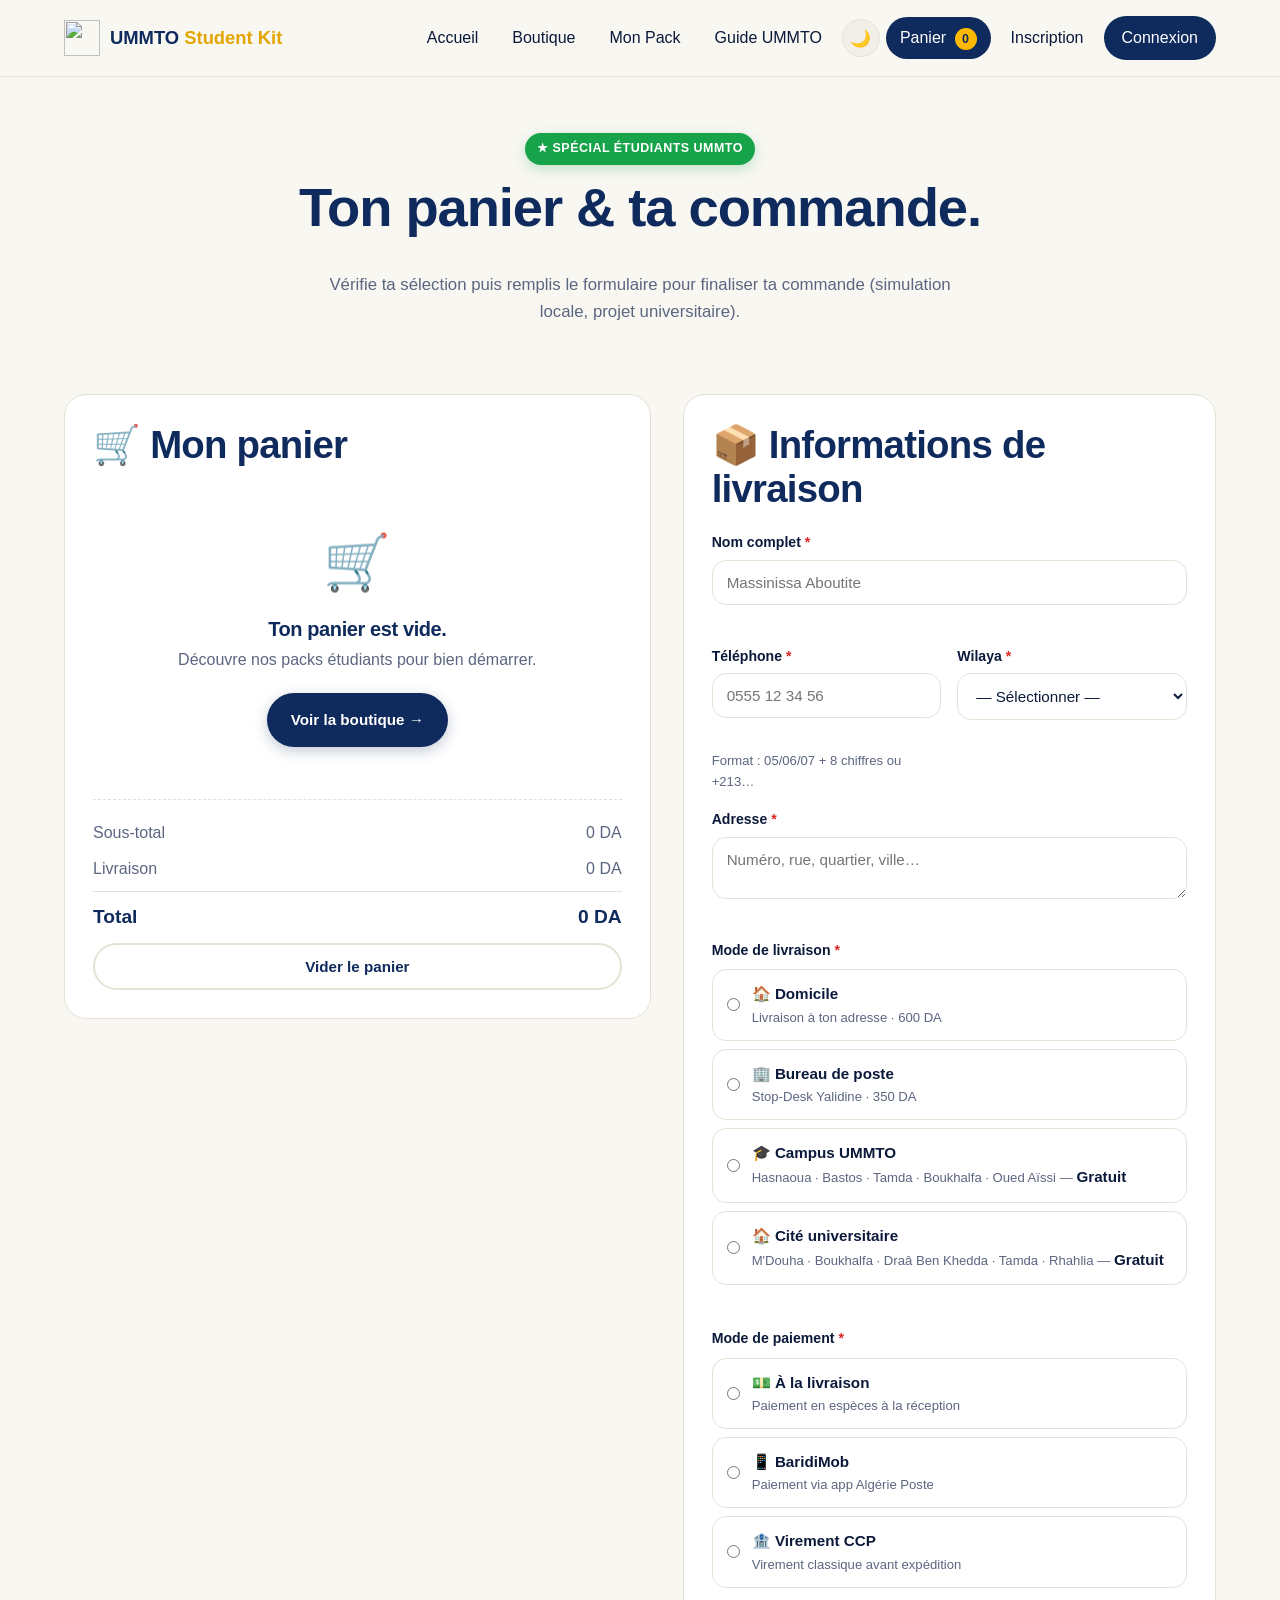
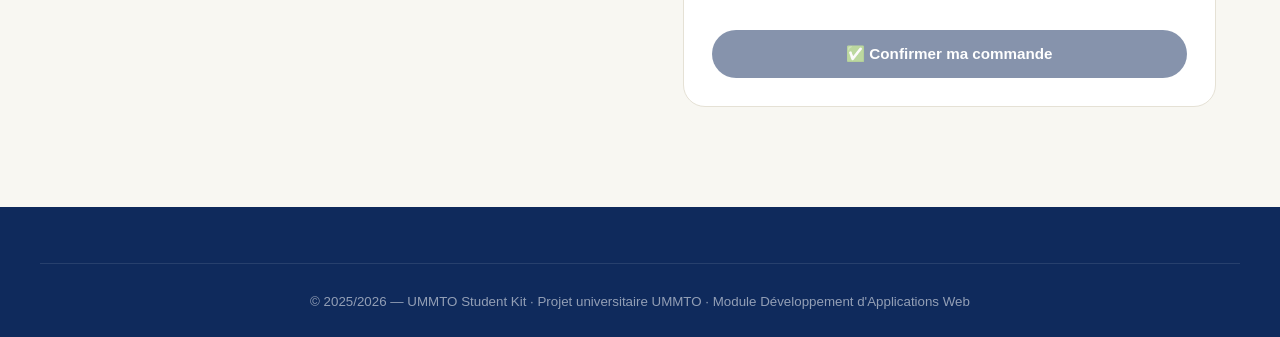
==== content/commande.html @ 065e034d "Add files via upload" ====
<!DOCTYPE html>
<html lang="fr">
<head>
    <meta charset="UTF-8">
    <meta name="viewport" content="width=device-width, initial-scale=1.0">
    <meta name="description" content="Finalise ta commande UMMTO Student Kit : panier, livraison, mode de paiement.">
    <title>Panier &amp; Commande — UMMTO Student Kit</title>
    <link rel="stylesheet" href="../style/design.css">
    <link rel="icon" href="../images/logo.svg" type="image/svg+xml">
</head>
<body>

    <header class="site-header">
        <div class="container nav-wrapper">
            <a href="../index.html" class="brand" aria-label="Accueil UMMTO Student Kit">
                <img src="../images/logo.svg" alt="" class="brand-logo">
                <span class="brand-text">UMMTO <strong>Student Kit</strong></span>
            </a>

            <button class="nav-toggle" id="navToggle" aria-label="Ouvrir le menu" aria-expanded="false">
                <span></span><span></span><span></span>
            </button>

            <nav class="main-nav" id="mainNav" aria-label="Navigation principale">
                <ul>
                    <li><a href="../index.html">Accueil</a></li>
                    <li><a href="produits.html">Boutique</a></li>
                    <li><a href="quiz.html">Mon Pack</a></li>
                    <li><a href="ummto.html">Guide UMMTO</a></li>
                    <li><a href="commande.html" class="active">Panier <span id="cartCount" class="cart-badge">0</span></a></li>
                    <li class="auth-link" data-when="logged-out"><a href="inscription.html">Inscription</a></li>
                    <li class="auth-link" data-when="logged-out"><a href="connexion.html" class="btn-nav">Connexion</a></li>
                    <li class="auth-link" data-when="logged-in"><span id="userGreeting" class="user-greeting"></span></li>
                    <li class="auth-link" data-when="logged-in"><a href="#" id="logoutBtn" class="btn-nav">Déconnexion</a></li>
                </ul>
            </nav>
        </div>
    </header>

    <main>

        <section class="shop-header">
            <div class="container">
                <span class="badge badge-ummto">★ Spécial étudiants UMMTO</span>
                <h1>Ton panier &amp; ta commande.</h1>
                <p class="shop-lead">
                    Vérifie ta sélection puis remplis le formulaire pour finaliser
                    ta commande (simulation locale, projet universitaire).
                </p>
            </div>
        </section>

        <section class="order-section">
            <div class="container order-grid">

                <article class="order-cart">
                    <h2>🛒 Mon panier</h2>

                    <div id="cartList" class="cart-list">

                    </div>

                    <div id="cartEmpty" class="empty-state empty-state-sm" hidden>
                        <span class="empty-icon">🛒</span>
                        <h3>Ton panier est vide.</h3>
                        <p>Découvre nos packs étudiants pour bien démarrer.</p>
                        <a href="produits.html" class="btn btn-primary">Voir la boutique →</a>
                    </div>

                    <div id="cartSummary" class="cart-summary" hidden>
                        <div class="cart-summary-row">
                            <span>Sous-total</span>
                            <span id="cartSubtotal">0 DA</span>
                        </div>
                        <div class="cart-summary-row">
                            <span>Livraison</span>
                            <span id="cartShipping">0 DA</span>
                        </div>
                        <div class="cart-summary-row cart-total">
                            <span>Total</span>
                            <span id="cartTotal">0 DA</span>
                        </div>
                        <button id="clearCart" class="btn btn-ghost btn-block">Vider le panier</button>
                    </div>
                </article>

                <article class="order-form-card">
                    <h2>📦 Informations de livraison</h2>

                    <form id="orderForm" class="form" novalidate>
                        <div class="form-group">
                            <label for="fullName">Nom complet <span class="req">*</span></label>
                            <input type="text" id="fullName" name="fullName"
                                placeholder="Massinissa Aboutite" autocomplete="name" required>
                            <small class="form-error" id="err-fullName"></small>
                        </div>

                        <div class="form-row">
                            <div class="form-group">
                                <label for="phone">Téléphone <span class="req">*</span></label>
                                <input type="tel" id="phone" name="phone"
                                    placeholder="0555 12 34 56" autocomplete="tel" required>
                                <small class="form-error" id="err-phone"></small>
                                <small class="form-hint">Format : 05/06/07 + 8 chiffres ou +213…</small>
                            </div>
                            <div class="form-group">
                                <label for="wilaya">Wilaya <span class="req">*</span></label>
                                <select id="wilaya" name="wilaya" required>
                                    <option value="">— Sélectionner —</option>
                                    <option>Adrar</option><option>Chlef</option><option>Laghouat</option>
                                    <option>Oum El Bouaghi</option><option>Batna</option><option>Béjaïa</option>
                                    <option>Biskra</option><option>Béchar</option><option>Blida</option>
                                    <option>Bouira</option><option>Tamanrasset</option><option>Tébessa</option>
                                    <option>Tlemcen</option><option>Tiaret</option><option>Tizi-Ouzou</option>
                                    <option>Alger</option><option>Djelfa</option><option>Jijel</option>
                                    <option>Sétif</option><option>Saïda</option><option>Skikda</option>
                                    <option>Sidi Bel Abbès</option><option>Annaba</option><option>Guelma</option>
                                    <option>Constantine</option><option>Médéa</option><option>Mostaganem</option>
                                    <option>M'Sila</option><option>Mascara</option><option>Ouargla</option>
                                    <option>Oran</option><option>El Bayadh</option><option>Illizi</option>
                                    <option>Bordj Bou Arreridj</option><option>Boumerdès</option><option>El Tarf</option>
                                    <option>Tindouf</option><option>Tissemsilt</option><option>El Oued</option>
                                    <option>Khenchela</option><option>Souk Ahras</option><option>Tipaza</option>
                                    <option>Mila</option><option>Aïn Defla</option><option>Naâma</option>
                                    <option>Aïn Témouchent</option><option>Ghardaïa</option><option>Relizane</option>
                                    <option>Timimoun</option><option>Bordj Badji Mokhtar</option>
                                    <option>Ouled Djellal</option><option>Béni Abbès</option>
                                    <option>In Salah</option><option>In Guezzam</option>
                                    <option>Touggourt</option><option>Djanet</option>
                                    <option>El M'Ghair</option><option>El Meniaa</option>
                                </select>
                                <small class="form-error" id="err-wilaya"></small>
                            </div>
                        </div>

                        <div class="form-group">
                            <label for="address">Adresse <span class="req">*</span></label>
                            <textarea id="address" name="address" rows="2"
                                placeholder="Numéro, rue, quartier, ville…" autocomplete="street-address" required></textarea>
                            <small class="form-error" id="err-address"></small>
                        </div>

                        <fieldset class="form-fieldset">
                            <legend>Mode de livraison <span class="req">*</span></legend>
                            <label class="radio-card">
                                <input type="radio" name="delivery" value="domicile" required>
                                <span class="radio-card-body">
                                    <strong>🏠 Domicile</strong>
                                    <small>Livraison à ton adresse · 600 DA</small>
                                </span>
                            </label>
                            <label class="radio-card">
                                <input type="radio" name="delivery" value="bureau" required>
                                <span class="radio-card-body">
                                    <strong>🏢 Bureau de poste</strong>
                                    <small>Stop-Desk Yalidine · 350 DA</small>
                                </span>
                            </label>
                            <label class="radio-card">
                                <input type="radio" name="delivery" value="campus" required>
                                <span class="radio-card-body">
                                    <strong>🎓 Campus UMMTO</strong>
                                    <small>Hasnaoua · Bastos · Tamda · Boukhalfa · Oued Aïssi — <strong>Gratuit</strong></small>
                                </span>
                            </label>
                            <label class="radio-card">
                                <input type="radio" name="delivery" value="cite" required>
                                <span class="radio-card-body">
                                    <strong>🏠 Cité universitaire</strong>
                                    <small>M'Douha · Boukhalfa · Draâ Ben Khedda · Tamda · Rhahlia — <strong>Gratuit</strong></small>
                                </span>
                            </label>
                            <small class="form-error" id="err-delivery"></small>

                            <div class="form-group" id="siteUmmtoGroup" style="margin-top:14px; display:none;">
                                <label for="siteUmmto">Précise ton site UMMTO (optionnel)</label>
                                <select id="siteUmmto" name="siteUmmto">
                                    <option value="">— Choisis ton site / cité —</option>
                                    <optgroup label="Campus">
                                        <option value="Hasnaoua I">Hasnaoua I (rectorat)</option>
                                        <option value="Hasnaoua II - Bastos">Hasnaoua II — Bastos (FGEI / FS)</option>
                                        <option value="Tamda 1">Tamda 1</option>
                                        <option value="Tamda 2">Tamda 2</option>
                                        <option value="Boukhalfa">Boukhalfa</option>
                                        <option value="Oued Aissi">Oued Aïssi</option>
                                    </optgroup>
                                    <optgroup label="Cités universitaires">
                                        <option value="Cite M'Douha">Cité M'Douha</option>
                                        <option value="Cite Boukhalfa 1">Cité Boukhalfa 1</option>
                                        <option value="Cite Boukhalfa 2">Cité Boukhalfa 2</option>
                                        <option value="Cite Draa Ben Khedda">Cité Draâ Ben Khedda</option>
                                        <option value="Cite Tamda">Cité Tamda</option>
                                        <option value="Cite Rhahlia">Cité Rhahlia</option>
                                        <option value="Cite Oued Aissi 1">Cité Oued Aïssi 1</option>
                                        <option value="Cite Oued Aissi 2">Cité Oued Aïssi 2</option>
                                        <option value="Cite Didouche Mourad">Cité Didouche Mourad (ex-ILE)</option>
                                    </optgroup>
                                </select>
                            </div>
                        </fieldset>

                        <fieldset class="form-fieldset">
                            <legend>Mode de paiement <span class="req">*</span></legend>
                            <label class="radio-card">
                                <input type="radio" name="payment" value="livraison" required>
                                <span class="radio-card-body">
                                    <strong>💵 À la livraison</strong>
                                    <small>Paiement en espèces à la réception</small>
                                </span>
                            </label>
                            <label class="radio-card">
                                <input type="radio" name="payment" value="baridimob" required>
                                <span class="radio-card-body">
                                    <strong>📱 BaridiMob</strong>
                                    <small>Paiement via app Algérie Poste</small>
                                </span>
                            </label>
                            <label class="radio-card">
                                <input type="radio" name="payment" value="ccp" required>
                                <span class="radio-card-body">
                                    <strong>🏦 Virement CCP</strong>
                                    <small>Virement classique avant expédition</small>
                                </span>
                            </label>
                            <small class="form-error" id="err-payment"></small>
                        </fieldset>

                        <div id="formMessage" class="form-message" role="status" aria-live="polite"></div>

                        <button type="submit" class="btn btn-primary btn-block" id="submitOrder">
                            ✅ Confirmer ma commande
                        </button>
                    </form>
                </article>

            </div>
        </section>

        <section class="orders-history-section" id="ordersHistorySection" hidden>
            <div class="container">
                <header class="section-header">
                    <span class="eyebrow">Historique</span>
                    <h2>Tes commandes simulées</h2>
                </header>
                <div id="ordersHistoryList" class="orders-history-list"></div>
            </div>
        </section>

    </main>

    <footer class="site-footer">
        <div class="container footer-bottom-only">
            <small>&copy; 2025/2026 — UMMTO Student Kit · Projet universitaire UMMTO · Module Développement d'Applications Web</small>
        </div>
    </footer>

    <script src="../javascript/products.js"></script>
    <script src="../javascript/cart.js"></script>
    <script src="../javascript/auth.js"></script>
    <script src="../javascript/theme.js"></script>
    <script>
        document.addEventListener('DOMContentLoaded', function () {
            if (typeof initOrderPage === 'function') {
                initOrderPage();
            }
        });
    </script>
</body>
</html>
---- style/design.css ----
*, *::before, *::after { box-sizing: border-box; }
html { scroll-behavior: smooth; -webkit-text-size-adjust: 100%; }
body {
    margin: 0;
    font-family: var(--font-body);
    font-size: 16px;
    line-height: 1.6;
    color: var(--c-text);
    background: var(--c-bg);
    -webkit-font-smoothing: antialiased;
    -moz-osx-font-smoothing: grayscale;
}
img { max-width: 100%; height: auto; display: block; }
a { color: inherit; text-decoration: none; transition: color .2s ease; }
a:hover { color: var(--c-primary); }
ul { list-style: none; padding: 0; margin: 0; }
button { font-family: inherit; cursor: pointer; border: none; background: none; }
input, select, textarea { font-family: inherit; font-size: inherit; }
.visually-hidden {
    position: absolute !important; width: 1px; height: 1px;
    padding: 0; margin: -1px; overflow: hidden; clip: rect(0,0,0,0);
    white-space: nowrap; border: 0;
}

:root {

    --c-primary: #0F2A5C;
    --c-primary-dark: #081B40;
    --c-primary-light: #2A4D8F;
    --c-accent: #FFB800;
    --c-accent-dark: #E5A500;
    --c-success: #16a34a;
    --c-danger: #dc2626;

    --c-bg: #F8F7F2;
    --c-card: #ffffff;
    --c-surface: #F1EFE8;
    --c-border: #E5E1D5;
    --c-text: #0B1A3A;
    --c-text-muted: #5C6680;
    --c-text-light: #8A92A6;

    --font-display: 'Bricolage Grotesque', 'Helvetica Neue', sans-serif;
    --font-body: 'Plus Jakarta Sans', 'Helvetica Neue', Arial, sans-serif;

    --r-sm: 8px;
    --r-md: 14px;
    --r-lg: 22px;
    --r-pill: 999px;

    --shadow-sm: 0 1px 2px rgba(11,26,58,.06);
    --shadow-md: 0 8px 24px rgba(11,26,58,.08);
    --shadow-lg: 0 24px 48px rgba(11,26,58,.12);

    --max-width: 1200px;
    --header-h: 76px;

    --t-fast: .15s ease;
    --t: .25s ease;
    --t-slow: .45s cubic-bezier(.2,.8,.2,1);
}

@import url('https://fonts.googleapis.com/css2?family=Bricolage+Grotesque:wght@500;600;700;800&family=Plus+Jakarta+Sans:wght@400;500;600;700&display=swap');

h1, h2, h3, h4 {
    font-family: var(--font-display);
    color: var(--c-primary);
    font-weight: 700;
    line-height: 1.15;
    margin: 0 0 .6em 0;
    letter-spacing: -.02em;
}
h1 { font-size: clamp(2rem, 5vw, 3.4rem); font-weight: 800; }
h2 { font-size: clamp(1.6rem, 3.5vw, 2.4rem); }
h3 { font-size: 1.25rem; }
h4 { font-size: 1.05rem; }
p  { margin: 0 0 1em 0; }
.accent { color: var(--c-accent); }
.accent-yellow { color: var(--c-accent); position: relative; display: inline-block; }
.accent-yellow::after {
    content: ''; position: absolute; left: 0; right: 0; bottom: 6%;
    height: 14%; background: var(--c-accent); opacity: .25; z-index: -1;
    border-radius: 4px;
}

.container {
    width: 100%; max-width: var(--max-width);
    margin: 0 auto; padding: 0 24px;
}

.site-header {
    position: sticky; top: 0; z-index: 100;
    background: rgba(248,247,242,.92);
    backdrop-filter: saturate(140%) blur(10px);
    -webkit-backdrop-filter: saturate(140%) blur(10px);
    border-bottom: 1px solid var(--c-border);
}
.nav-wrapper {
    display: flex; align-items: center; justify-content: space-between;
    height: var(--header-h);
}
.brand {
    display: flex; align-items: center; gap: 10px;
    font-family: var(--font-display); font-weight: 700;
    font-size: 1.15rem; color: var(--c-primary);
}
.brand-logo { width: 36px; height: 36px; }
.brand-text strong { color: var(--c-accent-dark); }

.main-nav ul {
    display: flex; align-items: center; gap: 6px;
}
.main-nav a {
    display: inline-block; padding: 8px 14px;
    border-radius: var(--r-pill); font-weight: 500;
    color: var(--c-text); transition: all var(--t-fast);
    position: relative;
}
.main-nav a:hover { background: var(--c-surface); color: var(--c-primary); }
.main-nav a.active { background: var(--c-primary); color: #fff; }
.main-nav a.active:hover { background: var(--c-primary-dark); color: #fff; }
.btn-nav {
    background: var(--c-primary) !important; color: #fff !important;
    padding: 9px 18px !important;
}
.btn-nav:hover { background: var(--c-primary-dark) !important; }

.cart-badge {
    display: inline-block; min-width: 22px; height: 22px;
    padding: 0 6px; margin-left: 4px; vertical-align: middle;
    background: var(--c-accent); color: var(--c-primary);
    border-radius: var(--r-pill);
    font-size: .78rem; font-weight: 700; line-height: 22px;
    text-align: center;
}
.user-greeting {
    padding: 8px 14px; font-size: .9rem;
    color: var(--c-text-muted);
}
.user-greeting strong { color: var(--c-primary); }

.auth-link[data-when="logged-in"] { display: none; }
body.is-logged-in .auth-link[data-when="logged-in"] { display: list-item; }
body.is-logged-in .auth-link[data-when="logged-out"] { display: none; }

.nav-toggle {
    display: none;
    width: 44px; height: 44px;
    flex-direction: column; gap: 5px; align-items: center; justify-content: center;
    border-radius: var(--r-md);
}
.nav-toggle span {
    width: 22px; height: 2px; background: var(--c-primary);
    border-radius: 2px; transition: transform var(--t), opacity var(--t);
}
.nav-toggle[aria-expanded="true"] span:nth-child(1) { transform: translateY(7px) rotate(45deg); }
.nav-toggle[aria-expanded="true"] span:nth-child(2) { opacity: 0; }
.nav-toggle[aria-expanded="true"] span:nth-child(3) { transform: translateY(-7px) rotate(-45deg); }

.btn {
    display: inline-flex; align-items: center; justify-content: center;
    gap: 8px; padding: 13px 22px;
    font-family: var(--font-body); font-weight: 600; font-size: .95rem;
    border-radius: var(--r-pill);
    transition: all var(--t);
    border: 2px solid transparent;
    text-decoration: none; cursor: pointer; white-space: nowrap;
}
.btn-primary {
    background: var(--c-primary); color: #fff;
    box-shadow: 0 4px 14px rgba(15,42,92,.25);
}
.btn-primary:hover {
    background: var(--c-primary-dark); color: #fff;
    transform: translateY(-2px);
    box-shadow: 0 8px 22px rgba(15,42,92,.35);
}
.btn-secondary {
    background: var(--c-card); color: var(--c-primary);
    border-color: var(--c-primary);
}
.btn-secondary:hover {
    background: var(--c-primary); color: #fff;
    transform: translateY(-2px);
}
.btn-yellow {
    background: var(--c-accent); color: var(--c-primary);
    box-shadow: 0 4px 14px rgba(255,184,0,.4);
}
.btn-yellow:hover {
    background: var(--c-accent-dark); color: var(--c-primary);
    transform: translateY(-2px);
    box-shadow: 0 8px 22px rgba(255,184,0,.5);
}
.btn-ghost {
    background: transparent; color: var(--c-primary);
    border-color: var(--c-border);
}
.btn-ghost:hover {
    background: var(--c-surface); color: var(--c-primary);
    border-color: var(--c-primary-light);
}
.btn-block { width: 100%; }
.btn:disabled, .btn[disabled] {
    opacity: .5; cursor: not-allowed;
    transform: none !important; box-shadow: none !important;
}

.hero {
    position: relative; overflow: hidden;
    padding: 56px 0 80px;
    background:
        linear-gradient(180deg, var(--c-bg) 0%, #fff 100%);
}

.hero {
    background:
        linear-gradient(180deg, rgba(248,247,242,0.82) 0%, rgba(255,255,255,0.92) 60%, #fff 100%),
        url('../images/hero-background.jpg') no-repeat right center / cover,
        linear-gradient(180deg, var(--c-bg) 0%, #fff 100%);
}
:root[data-theme="dark"] .hero {
    background:
        linear-gradient(180deg, rgba(11,18,32,0.82) 0%, rgba(11,18,32,0.92) 60%, var(--c-bg) 100%),
        url('../images/hero-background.jpg') no-repeat right center / cover,
        var(--c-bg);
}
.hero::before {
    content: ''; position: absolute;
    top: -200px; right: -200px; width: 600px; height: 600px;
    background: radial-gradient(closest-side, rgba(255,184,0,.18), transparent 70%);
    pointer-events: none;
}
.hero::after {
    content: ''; position: absolute;
    bottom: -300px; left: -200px; width: 700px; height: 700px;
    background: radial-gradient(closest-side, rgba(15,42,92,.10), transparent 70%);
    pointer-events: none;
}
.hero-grid {
    position: relative; z-index: 1;
    display: grid; grid-template-columns: 1.1fr 1fr; gap: 64px;
    align-items: center;
}
.hero-text h1 { margin-bottom: 18px; }
.hero-subtitle {
    font-size: 1.1rem; color: var(--c-text-muted);
    max-width: 520px; margin-bottom: 32px;
}
.hero-actions {
    display: flex; gap: 12px; flex-wrap: wrap; margin-bottom: 40px;
}
.hero-stats {
    display: flex; gap: 36px;
    border-top: 1px dashed var(--c-border); padding-top: 28px;
}
.hero-stats li {
    display: flex; flex-direction: column; gap: 2px;
}
.hero-stats strong {
    font-family: var(--font-display); font-weight: 800;
    font-size: 1.8rem; color: var(--c-primary);
}
.hero-stats span {
    font-size: .85rem; color: var(--c-text-muted);
}

.hero-visual {
    position: relative; height: 460px;
}
.hero-card {
    position: absolute; width: 280px;
    background: var(--c-card); border-radius: var(--r-lg);
    padding: 24px;
    box-shadow: var(--shadow-lg);
    border: 1px solid var(--c-border);
    transition: transform var(--t-slow);
}
.hero-card-1 {
    top: 20px; left: 0;
    transform: rotate(-4deg);
}
.hero-card-2 {
    top: 110px; right: 0;
    transform: rotate(3deg);
    background: var(--c-primary); color: #fff;
    border-color: var(--c-primary);
}
.hero-card-2 h4 { color: #fff; }
.hero-card-2 p { color: rgba(255,255,255,.78); }
.hero-card-3 {
    top: 240px; left: 30px;
    transform: rotate(-1deg);
    background: var(--c-accent);
}
.hero-card-3 h4 { color: var(--c-primary); }
.hero-card:hover {
    transform: rotate(0deg) translateY(-6px);
    z-index: 5;
}
.card-icon { font-size: 2.4rem; margin-bottom: 12px; }
.hero-card h4 { margin: 0 0 6px 0; font-size: 1.15rem; }
.hero-card p {
    font-size: .85rem; color: var(--c-text-muted);
    margin: 0 0 14px 0;
}
.hero-card .price {
    display: inline-block; font-weight: 700;
    font-family: var(--font-display);
    font-size: 1.05rem;
}
.hero-card-2 .price { color: var(--c-accent); }

.section-header {
    text-align: center; max-width: 720px;
    margin: 0 auto 48px;
}
.section-header-light {
    text-align: left; max-width: 760px; margin-left: 0;
}
.eyebrow {
    display: inline-block; padding: 6px 14px;
    background: var(--c-card); border: 1px solid var(--c-border);
    border-radius: var(--r-pill);
    font-size: .8rem; font-weight: 600;
    color: var(--c-primary); letter-spacing: .04em;
    text-transform: uppercase; margin-bottom: 16px;
}
.eyebrow-light {
    background: rgba(255,255,255,.12); color: #fff;
    border-color: rgba(255,255,255,.25);
}
.section-lead {
    font-size: 1.05rem; color: var(--c-text-muted);
    max-width: 640px;
}

.features { padding: 80px 0; }
.features-grid {
    display: grid; grid-template-columns: repeat(4, 1fr); gap: 20px;
}
.feature {
    background: var(--c-card); padding: 28px;
    border-radius: var(--r-lg); border: 1px solid var(--c-border);
    transition: transform var(--t), box-shadow var(--t);
}
.feature:hover {
    transform: translateY(-6px);
    box-shadow: var(--shadow-md);
    border-color: var(--c-primary-light);
}
.feature-icon {
    font-size: 2.2rem; margin-bottom: 12px;
    display: inline-block;
    transition: transform var(--t);
}
.feature:hover .feature-icon { transform: rotate(-8deg) scale(1.1); }
.feature h3 { margin-bottom: 8px; }
.feature p {
    font-size: .92rem; color: var(--c-text-muted); margin: 0;
}

.info-section {
    position: relative; overflow: hidden;
    padding: 90px 0;
    background:
        radial-gradient(circle at 20% 30%, rgba(255,184,0,.18), transparent 50%),
        linear-gradient(135deg, var(--c-primary) 0%, var(--c-primary-dark) 100%);
    color: #fff;
}
.info-section::before {
    content: ''; position: absolute; inset: 0;
    background-image:
        repeating-linear-gradient(90deg, transparent 0 39px, rgba(255,255,255,.04) 39px 40px),
        repeating-linear-gradient(0deg,  transparent 0 39px, rgba(255,255,255,.04) 39px 40px);
    pointer-events: none;
}
.info-section h2 { color: #fff; }
.info-section .section-lead { color: rgba(255,255,255,.8); }

.info-tracks {
    position: relative;
    display: grid; grid-template-columns: repeat(3, 1fr); gap: 16px;
    margin-top: 44px;
}
.track {
    background: rgba(255,255,255,.06);
    border: 1px solid rgba(255,255,255,.14);
    border-radius: var(--r-md);
    padding: 22px;
    transition: all var(--t);
    backdrop-filter: blur(6px);
}
.track:hover {
    background: rgba(255,255,255,.12);
    border-color: var(--c-accent);
    transform: translateY(-3px);
}
.track h3 { color: #fff; font-size: 1.1rem; margin-bottom: 6px; }
.track p { font-size: .9rem; color: rgba(255,255,255,.78); margin: 0; }

.info-cta {
    text-align: center; margin-top: 48px;
    position: relative;
}

.popular { padding: 80px 0 100px; }
.popular-grid {
    display: grid; grid-template-columns: repeat(4, 1fr); gap: 20px;
}

.shop-header {
    padding: 56px 0 36px;
    text-align: center;
}
.shop-header h1 { margin-top: 12px; }
.shop-lead {
    max-width: 640px; margin: 0 auto;
    font-size: 1.05rem; color: var(--c-text-muted);
}

.shop-filters {
    padding: 0 0 24px;
    position: sticky; top: var(--header-h); z-index: 5;
    background: var(--c-bg-translucent, rgba(248,247,242,.95));
    backdrop-filter: blur(8px);
    border-bottom: 1px solid var(--c-border);
}
.filters-grid {
    display: grid;
    grid-template-columns: 2fr 1fr 1fr 1fr auto;
    gap: 12px; padding: 18px 0;
    align-items: end;
}
.filter-group { display: flex; flex-direction: column; gap: 6px; }
.filter-group label {
    font-size: .78rem; font-weight: 600;
    color: var(--c-text-muted); text-transform: uppercase;
    letter-spacing: .04em;
}
.filter-group input,
.filter-group select {
    padding: 12px 14px;
    border: 1px solid var(--c-border);
    border-radius: var(--r-md);
    background: var(--c-card);
    color: var(--c-text);
    transition: border-color var(--t-fast), box-shadow var(--t-fast);
}
.filter-group input:focus,
.filter-group select:focus {
    outline: none;
    border-color: var(--c-primary);
    box-shadow: 0 0 0 3px rgba(15,42,92,.12);
}
.filter-search input { font-size: 1rem; }

.subcat-bar {
    display: flex; align-items: center; gap: 14px;
    flex-wrap: wrap;
    padding: 12px 0;
    border-top: 1px dashed var(--c-border);
}
.subcat-label {
    font-size: .85rem; color: var(--c-text-muted);
    font-weight: 600;
}
.subcat-chips {
    display: flex; gap: 8px; flex-wrap: wrap;
}
.chip {
    padding: 6px 14px;
    background: var(--c-card);
    border: 1px solid var(--c-border);
    border-radius: var(--r-pill);
    font-size: .85rem; font-weight: 500;
    color: var(--c-text);
    transition: all var(--t-fast);
}
.chip:hover { border-color: var(--c-primary-light); color: var(--c-primary); }
.chip-active {
    background: var(--c-primary); color: #fff;
    border-color: var(--c-primary);
}

.shop-grid-section { padding: 32px 0 100px; }
.results-bar { margin-bottom: 18px; }
.results-bar p {
    color: var(--c-text-muted); font-size: .92rem; margin: 0;
}

.products-grid {
    display: grid;
    grid-template-columns: repeat(auto-fill, minmax(260px, 1fr));
    gap: 22px;
}

.product-card {
    background: var(--c-card);
    border: 1px solid var(--c-border);
    border-radius: var(--r-lg);
    overflow: hidden;
    display: flex; flex-direction: column;
    transition: transform var(--t), box-shadow var(--t), border-color var(--t);
    position: relative;
}
.product-card:hover {
    transform: translateY(-4px);
    box-shadow: var(--shadow-md);
    border-color: var(--c-primary-light);
}
.product-card.product-info {
    border-color: var(--c-primary);
    box-shadow: 0 0 0 1px var(--c-primary) inset;
}
.product-card.product-info::before {
    content: '★ INFO';
    position: absolute; top: 12px; right: 12px; z-index: 2;
    background: var(--c-primary); color: var(--c-accent);
    padding: 4px 10px; border-radius: var(--r-pill);
    font-size: .7rem; font-weight: 700;
    letter-spacing: .06em;
}

.product-thumb {
    height: 160px;
    display: flex; align-items: center; justify-content: center;
    font-size: 4rem;
    background: linear-gradient(135deg, var(--c-surface) 0%, #fff 100%);
    border-bottom: 1px solid var(--c-border);
    position: relative;
    overflow: hidden;
}
.product-card.product-info .product-thumb {
    background: linear-gradient(135deg, rgba(15,42,92,.08) 0%, rgba(255,184,0,.15) 100%);
}

.product-thumb .product-img {
    position: absolute; inset: 0;
    width: 100%; height: 100%;
    object-fit: cover;
    z-index: 2;
    background: #fff;
}
.product-thumb .product-emoji {
    position: relative;
    z-index: 1;
    line-height: 1;
}

.product-body {
    padding: 18px;
    display: flex; flex-direction: column; flex: 1; gap: 8px;
}
.product-cat {
    display: inline-block;
    font-size: .72rem; font-weight: 600; text-transform: uppercase;
    color: var(--c-text-muted); letter-spacing: .05em;
}
.product-name {
    font-family: var(--font-display);
    font-size: 1.1rem; font-weight: 700;
    color: var(--c-primary); line-height: 1.25;
    margin: 0;
}
.product-desc {
    font-size: .88rem; color: var(--c-text-muted);
    margin: 0; flex: 1;
}
.product-meta {
    display: flex; gap: 6px; flex-wrap: wrap;
    margin-top: 4px;
}
.product-meta span {
    background: var(--c-surface);
    padding: 3px 10px; border-radius: var(--r-pill);
    font-size: .72rem; color: var(--c-text-muted);
    font-weight: 500;
}
.product-footer {
    display: flex; align-items: center; justify-content: space-between;
    margin-top: 12px; padding-top: 14px;
    border-top: 1px solid var(--c-border);
}
.product-price {
    font-family: var(--font-display);
    font-size: 1.2rem; font-weight: 700;
    color: var(--c-primary);
}
.product-add {
    padding: 8px 14px;
    background: var(--c-primary); color: #fff;
    border-radius: var(--r-pill);
    font-size: .85rem; font-weight: 600;
    transition: all var(--t-fast);
}
.product-add:hover {
    background: var(--c-accent); color: var(--c-primary);
    transform: scale(1.05);
}

.empty-state {
    text-align: center; padding: 60px 20px;
}
.empty-state-sm { padding: 32px 20px; }
.empty-icon {
    font-size: 3.4rem; display: block; margin-bottom: 12px;
}
.empty-state h3 { margin-bottom: 6px; }
.empty-state p { color: var(--c-text-muted); margin-bottom: 20px; }

.quiz-section {
    padding: 64px 0 100px;
    background:
        radial-gradient(ellipse at top, rgba(255,184,0,.12), transparent 50%),
        var(--c-bg);
    min-height: calc(100vh - var(--header-h));
}
.quiz-header {
    text-align: center; max-width: 720px; margin: 0 auto 40px;
}
.quiz-header h1 { margin-top: 16px; }
.quiz-lead {
    color: var(--c-text-muted); font-size: 1.05rem;
    max-width: 600px; margin: 0 auto;
}

.quiz-card {
    max-width: 720px; margin: 0 auto;
    background: var(--c-card);
    border: 1px solid var(--c-border);
    border-radius: var(--r-lg);
    padding: 36px;
    box-shadow: var(--shadow-md);
}

.quiz-progress {
    height: 8px; background: var(--c-surface);
    border-radius: var(--r-pill); overflow: hidden;
    margin-bottom: 8px;
}
.quiz-progress-bar {
    height: 100%; width: 25%;
    background: linear-gradient(90deg, var(--c-primary), var(--c-accent));
    border-radius: var(--r-pill);
    transition: width var(--t-slow);
}
.quiz-step-indicator {
    font-size: .82rem; color: var(--c-text-muted);
    margin-bottom: 28px; font-weight: 600;
}

.quiz-question h2 {
    font-size: 1.5rem; margin-bottom: 6px;
}
.quiz-question-hint {
    color: var(--c-text-muted); margin-bottom: 24px;
    font-size: .95rem;
}

.quiz-options {
    display: grid; gap: 12px;
}
.quiz-options.cols-2 { grid-template-columns: 1fr 1fr; }

.quiz-option {
    display: flex; align-items: center; gap: 14px;
    padding: 16px 18px;
    border: 2px solid var(--c-border);
    border-radius: var(--r-md);
    background: var(--c-card);
    cursor: pointer;
    transition: all var(--t-fast);
    text-align: left;
    font-family: inherit; color: var(--c-text);
    width: 100%;
}
.quiz-option:hover {
    border-color: var(--c-primary-light);
    background: var(--c-surface);
}
.quiz-option.selected {
    border-color: var(--c-primary);
    background: rgba(15,42,92,.04);
    box-shadow: 0 0 0 3px rgba(15,42,92,.08);
}
.quiz-option.selected::before {
    content: '✓'; color: var(--c-success); font-weight: 700;
    margin-right: 4px;
}
.quiz-opt-emoji { font-size: 1.4rem; }
.quiz-opt-text { font-weight: 500; flex: 1; }

.quiz-actions {
    display: flex; justify-content: space-between;
    align-items: center; gap: 12px;
    margin-top: 32px; padding-top: 24px;
    border-top: 1px solid var(--c-border);
}

.quiz-result {
    max-width: 720px; margin: 32px auto 0;
}
.quiz-result-header { text-align: center; margin-bottom: 28px; }
.quiz-result-eyebrow {
    display: inline-block;
    background: var(--c-success); color: #fff;
    padding: 6px 14px; border-radius: var(--r-pill);
    font-size: .78rem; font-weight: 600;
    text-transform: uppercase; letter-spacing: .04em;
    margin-bottom: 12px;
}
.quiz-result-card {
    background: var(--c-card);
    border-radius: var(--r-lg);
    border: 2px solid var(--c-accent);
    padding: 32px;
    text-align: center;
    box-shadow: var(--shadow-lg);
    position: relative; overflow: hidden;
}
.quiz-result-card::before {
    content: ''; position: absolute;
    top: -50px; right: -50px; width: 200px; height: 200px;
    background: radial-gradient(circle, rgba(255,184,0,.2), transparent 70%);
    pointer-events: none;
}
.quiz-result-thumb {
    font-size: 4rem;
    margin: 0 auto 12px;
    width: 120px; height: 120px;
    display: flex; align-items: center; justify-content: center;
    border-radius: 16px;
    background: linear-gradient(135deg, var(--c-surface), #fff);
    border: 1px solid var(--c-border);
    position: relative;
    overflow: hidden;
}
.quiz-result-thumb .quiz-result-img {
    position: absolute; inset: 0;
    width: 100%; height: 100%;
    object-fit: cover;
    z-index: 2;
    background: #fff;
}
.quiz-result-thumb .quiz-result-emoji {
    position: relative;
    z-index: 1;
}
.quiz-budget-warning {
    background: #FEF3C7;
    border: 1px solid #F59E0B;
    color: #78350F;
    padding: 12px 16px;
    border-radius: var(--r-md);
    margin-bottom: 18px;
    font-size: .9rem;
    text-align: left;
    line-height: 1.5;
}
.quiz-budget-warning a {
    color: #78350F;
    font-weight: 600;
    text-decoration: underline;
}
.quiz-result-card h3 {
    font-size: 1.6rem; margin-bottom: 10px;
}
.quiz-result-card .product-desc {
    color: var(--c-text-muted); margin-bottom: 14px;
}
.quiz-result-includes {
    background: var(--c-surface);
    padding: 16px; border-radius: var(--r-md);
    margin: 16px 0 22px; text-align: left;
}
.quiz-result-includes strong {
    display: block; margin-bottom: 8px;
    color: var(--c-primary); font-family: var(--font-display);
}
.quiz-result-includes ul {
    margin: 0; padding-left: 18px;
    list-style: disc;
    color: var(--c-text-muted);
    font-size: .92rem;
}
.quiz-result-price {
    font-family: var(--font-display);
    font-size: 1.6rem; font-weight: 700;
    color: var(--c-primary); margin-bottom: 18px;
}
.quiz-result-actions {
    display: flex; gap: 12px; justify-content: center;
    flex-wrap: wrap; margin-top: 24px;
}

.order-section { padding: 32px 0 100px; }
.order-grid {
    display: grid; grid-template-columns: 1.1fr 1fr; gap: 32px;
    align-items: start;
}
.order-cart, .order-form-card {
    background: var(--c-card);
    border: 1px solid var(--c-border);
    border-radius: var(--r-lg);
    padding: 28px;
}
.order-cart h2, .order-form-card h2 { margin-bottom: 20px; }

.cart-list { display: flex; flex-direction: column; gap: 14px; }
.cart-item {
    display: grid;
    grid-template-columns: 60px 1fr auto auto;
    gap: 14px; align-items: center;
    padding: 14px;
    background: var(--c-surface);
    border-radius: var(--r-md);
}
.cart-item-thumb {
    width: 56px; height: 56px;
    border-radius: var(--r-sm);
    background: var(--c-card);
    display: flex; align-items: center; justify-content: center;
    font-size: 1.8rem;
    border: 1px solid var(--c-border);
    position: relative;
    overflow: hidden;
    flex-shrink: 0;
}
.cart-item-thumb .cart-item-img {
    position: absolute; inset: 0;
    width: 100%; height: 100%;
    object-fit: cover;
    z-index: 2;
    background: #fff;
}
.cart-item-thumb .cart-item-emoji {
    position: relative; z-index: 1;
}
.cart-item-info h4 {
    margin: 0 0 4px 0; font-size: 1rem;
    font-family: var(--font-body); font-weight: 600;
    color: var(--c-text);
}
.cart-item-info p {
    margin: 0; font-size: .82rem; color: var(--c-text-muted);
}
.cart-qty {
    display: flex; align-items: center; gap: 4px;
    background: var(--c-card);
    border-radius: var(--r-pill);
    padding: 4px;
    border: 1px solid var(--c-border);
}
.cart-qty button {
    width: 26px; height: 26px;
    border-radius: 50%;
    background: var(--c-card); color: var(--c-primary);
    font-weight: 700; line-height: 1;
    transition: all var(--t-fast);
}
.cart-qty button:hover { background: var(--c-primary); color: #fff; }
.cart-qty span {
    min-width: 22px; text-align: center;
    font-weight: 600; font-size: .9rem;
}
.cart-item-price {
    font-family: var(--font-display); font-weight: 700;
    color: var(--c-primary);
}
.cart-item-remove {
    background: transparent; color: var(--c-danger);
    font-size: 1.1rem; padding: 6px;
    border-radius: 50%;
    transition: background var(--t-fast);
}
.cart-item-remove:hover { background: rgba(220,38,38,.1); }

.cart-summary {
    margin-top: 20px; padding-top: 20px;
    border-top: 1px dashed var(--c-border);
    display: flex; flex-direction: column; gap: 10px;
}
.cart-summary-row {
    display: flex; justify-content: space-between;
    color: var(--c-text-muted);
}
.cart-total {
    font-family: var(--font-display);
    font-size: 1.2rem; font-weight: 700;
    color: var(--c-primary) !important;
    padding-top: 10px;
    border-top: 1px solid var(--c-border);
}
.cart-total span:last-child { color: var(--c-primary); }

.auth-section { padding: 56px 0 100px; }
.auth-grid {
    display: grid; grid-template-columns: 1fr 1.1fr; gap: 56px;
    align-items: center; min-height: 540px;
}
.auth-aside {
    padding: 24px 0;
}
.auth-aside h1 { margin: 16px 0 16px; }
.auth-aside p {
    color: var(--c-text-muted); font-size: 1.05rem;
    margin-bottom: 24px;
}
.auth-features {
    display: flex; flex-direction: column; gap: 8px;
    margin-bottom: 28px;
}
.auth-features li {
    display: flex; align-items: center; gap: 8px;
    color: var(--c-primary); font-weight: 500;
}
.hint-box {
    background: var(--c-card);
    border: 1px dashed var(--c-border);
    border-radius: var(--r-md);
    padding: 14px; font-size: .9rem;
    color: var(--c-text-muted);
}
.hint-box code {
    background: var(--c-surface);
    padding: 2px 6px; border-radius: 4px;
    font-family: 'SF Mono', Menlo, Consolas, monospace;
    font-size: .85em; color: var(--c-primary);
}

.auth-card {
    background: var(--c-card);
    border: 1px solid var(--c-border);
    border-radius: var(--r-lg);
    padding: 36px;
    box-shadow: var(--shadow-md);
}
.auth-card h2 { margin-bottom: 4px; }
.auth-card-sub {
    color: var(--c-text-muted); margin-bottom: 24px;
    font-size: .92rem;
}
.auth-card-sub a {
    color: var(--c-primary); font-weight: 600;
}
.auth-card-sub a:hover { color: var(--c-accent-dark); }

.form { display: flex; flex-direction: column; gap: 16px; }
.form-row {
    display: grid; grid-template-columns: 1fr 1fr; gap: 16px;
}
.form-group { display: flex; flex-direction: column; gap: 6px; }
.form-group label {
    font-size: .88rem; font-weight: 600;
    color: var(--c-text);
}
.req { color: var(--c-danger); }
.form-group input,
.form-group select,
.form-group textarea {
    padding: 13px 14px;
    border: 1px solid var(--c-border);
    border-radius: var(--r-md);
    background: var(--c-card);
    color: var(--c-text);
    font-size: .95rem;
    transition: border-color var(--t-fast), box-shadow var(--t-fast);
}
.form-group input:focus,
.form-group select:focus,
.form-group textarea:focus {
    outline: none;
    border-color: var(--c-primary);
    box-shadow: 0 0 0 3px rgba(15,42,92,.12);
}
.form-group input.is-invalid,
.form-group select.is-invalid,
.form-group textarea.is-invalid {
    border-color: var(--c-danger);
    background: rgba(220,38,38,.03);
}
.form-group input.is-valid,
.form-group select.is-valid,
.form-group textarea.is-valid {
    border-color: var(--c-success);
}
.form-error {
    color: var(--c-danger);
    font-size: .82rem; min-height: 16px;
    margin-top: 2px; font-weight: 500;
}
.form-hint {
    color: var(--c-text-muted);
    font-size: .82rem; margin-top: 2px;
}
.form-message {
    padding: 12px 14px;
    border-radius: var(--r-md);
    font-size: .92rem;
    display: none;
}
.form-message.success {
    display: block;
    background: rgba(22,163,74,.08);
    color: var(--c-success);
    border: 1px solid rgba(22,163,74,.25);
}
.form-message.error {
    display: block;
    background: rgba(220,38,38,.06);
    color: var(--c-danger);
    border: 1px solid rgba(220,38,38,.2);
}
.form-footer {
    text-align: center; font-size: .82rem;
    color: var(--c-text-muted); margin-top: 8px;
}

.form-fieldset {
    border: none; padding: 0; margin: 0;
    display: flex; flex-direction: column; gap: 8px;
}
.form-fieldset legend {
    font-size: .88rem; font-weight: 600;
    color: var(--c-text); margin-bottom: 8px;
    padding: 0;
}
.radio-card {
    display: flex; align-items: center; gap: 12px;
    padding: 12px 14px;
    border: 1.5px solid var(--c-border);
    border-radius: var(--r-md);
    cursor: pointer;
    transition: all var(--t-fast);
}
.radio-card:hover { border-color: var(--c-primary-light); }
.radio-card input { margin: 0; }
.radio-card input:checked ~ .radio-card-body strong {
    color: var(--c-primary);
}
.radio-card:has(input:checked) {
    border-color: var(--c-primary);
    background: rgba(15,42,92,.03);
    box-shadow: 0 0 0 3px rgba(15,42,92,.08);
}
.radio-card-body {
    display: flex; flex-direction: column;
}
.radio-card-body strong {
    font-size: .95rem; color: var(--c-text);
    transition: color var(--t-fast);
}
.radio-card-body small {
    font-size: .82rem; color: var(--c-text-muted);
}

.site-footer {
    background: var(--c-primary);
    color: rgba(255,255,255,.7);
    padding: 56px 0 0;
    margin-top: 0;
}
.site-footer .brand { color: #fff; margin-bottom: 12px; }
.site-footer .brand-text strong { color: var(--c-accent); }
.site-footer h4 {
    color: #fff; font-size: 1rem; margin-bottom: 14px;
}
.site-footer a { color: rgba(255,255,255,.7); }
.site-footer a:hover { color: var(--c-accent); }
.footer-grid {
    display: grid;
    grid-template-columns: 1.4fr 1fr 1fr 1.4fr;
    gap: 32px;
    padding-bottom: 36px;
}
.footer-tagline {
    color: rgba(255,255,255,.55); font-size: .9rem;
    max-width: 280px;
}
.footer-grid ul { display: flex; flex-direction: column; gap: 8px; }
.footer-grid li { font-size: .9rem; }
.footer-bottom {
    padding: 20px 24px;
    border-top: 1px solid rgba(255,255,255,.1);
}
.footer-bottom small {
    color: rgba(255,255,255,.5);
}
.footer-bottom-only {
    padding: 24px;
    text-align: center;
    border-top: 1px solid rgba(255,255,255,.1);
}
.footer-bottom-only small {
    color: rgba(255,255,255,.55);
}

.badge {
    display: inline-block;
    padding: 6px 12px;
    border-radius: var(--r-pill);
    font-size: .78rem; font-weight: 700;
    letter-spacing: .04em;
    text-transform: uppercase;
}
.badge-ummto {
    background: var(--c-success); color: #fff;
    box-shadow: 0 4px 12px rgba(22,163,74,.25);
}

.toast {
    position: fixed; bottom: 24px; right: 24px; z-index: 200;
    padding: 14px 20px;
    background: var(--c-primary); color: #fff;
    border-radius: var(--r-md);
    box-shadow: var(--shadow-lg);
    font-weight: 500; font-size: .92rem;
    transform: translateY(120%); opacity: 0;
    transition: transform var(--t-slow), opacity var(--t-slow);
    max-width: 320px;
}
.toast.show {
    transform: translateY(0); opacity: 1;
}
.toast.success { background: var(--c-success); }
.toast.error { background: var(--c-danger); }

.orders-history-section { padding: 64px 0 0; }
.orders-history-list {
    display: flex; flex-direction: column; gap: 14px;
}
.order-history-item {
    background: var(--c-card);
    border: 1px solid var(--c-border);
    border-radius: var(--r-md);
    padding: 18px;
    display: grid;
    grid-template-columns: auto 1fr auto;
    gap: 16px; align-items: center;
}
.order-history-item h4 { margin: 0 0 4px 0; }
.order-history-item p { margin: 0; font-size: .85rem; color: var(--c-text-muted); }
.order-status-badge {
    background: rgba(22,163,74,.1); color: var(--c-success);
    padding: 4px 10px; border-radius: var(--r-pill);
    font-size: .78rem; font-weight: 600;
}

@media (max-width: 980px) {

    .hero-grid { grid-template-columns: 1fr; gap: 40px; }
    .hero-visual { height: 380px; max-width: 360px; margin: 0 auto; }

    .features-grid { grid-template-columns: repeat(2, 1fr); }

    .info-tracks { grid-template-columns: repeat(2, 1fr); }

    .popular-grid { grid-template-columns: repeat(2, 1fr); }

    .auth-grid, .order-grid { grid-template-columns: 1fr; gap: 32px; }

    .footer-grid { grid-template-columns: 1fr 1fr; gap: 24px; }

    .filters-grid {
        grid-template-columns: 1fr 1fr;
    }
    .filter-search { grid-column: 1 / -1; }
    #resetFilters { grid-column: 1 / -1; }
}

@media (max-width: 720px) {

    .nav-toggle { display: flex; }
    .main-nav {
        position: absolute;
        top: var(--header-h); left: 0; right: 0;
        background: var(--c-bg);
        border-bottom: 1px solid var(--c-border);
        padding: 16px;
        max-height: 0; overflow: hidden;
        transition: max-height var(--t-slow);
    }
    .main-nav.open { max-height: 600px; }
    .main-nav ul {
        flex-direction: column; align-items: stretch;
        gap: 4px;
    }
    .main-nav a { width: 100%; padding: 12px 16px; }

    .hero-stats { gap: 18px; }
    .hero-stats strong { font-size: 1.4rem; }

    .hero-visual { height: 320px; }
    .hero-card { width: 240px; padding: 18px; }

    .features-grid { grid-template-columns: 1fr; }

    .info-tracks { grid-template-columns: 1fr; }

    .popular-grid { grid-template-columns: 1fr; }

    .filters-grid { grid-template-columns: 1fr; }

    .form-row { grid-template-columns: 1fr; }

    .quiz-options.cols-2 { grid-template-columns: 1fr; }

    .cart-item {
        grid-template-columns: 50px 1fr auto;
        grid-template-areas:
            "thumb info remove"
            "thumb qty   price";
        row-gap: 8px;
    }
    .cart-item-thumb { grid-area: thumb; }
    .cart-item-info  { grid-area: info; }
    .cart-qty        { grid-area: qty; }
    .cart-item-price { grid-area: price; }
    .cart-item-remove{ grid-area: remove; }

    .footer-grid { grid-template-columns: 1fr; }

    .quiz-card { padding: 24px; }
    .auth-card { padding: 24px; }

    .container { padding: 0 16px; }
}

@media (max-width: 420px) {
    .hero-card { width: 90%; }
    .hero-card-1, .hero-card-3 { left: 5%; }
    .hero-card-2 { right: 5%; }
    .hero-stats {
        flex-wrap: wrap;
    }
    .hero-stats li { flex: 1 1 40%; }
    .quiz-result-actions { flex-direction: column; }
    .quiz-result-actions .btn { width: 100%; }
}

@keyframes fadeInUp {
    from { opacity: 0; transform: translateY(12px); }
    to   { opacity: 1; transform: translateY(0); }
}
.product-card { animation: fadeInUp .35s ease backwards; }
.product-card:nth-child(1) { animation-delay: .03s; }
.product-card:nth-child(2) { animation-delay: .06s; }
.product-card:nth-child(3) { animation-delay: .09s; }
.product-card:nth-child(4) { animation-delay: .12s; }
.product-card:nth-child(5) { animation-delay: .15s; }
.product-card:nth-child(6) { animation-delay: .18s; }
.product-card:nth-child(7) { animation-delay: .21s; }
.product-card:nth-child(8) { animation-delay: .24s; }

@keyframes pulse {
    0%, 100% { transform: scale(1); }
    50% { transform: scale(1.06); }
}
.cart-badge.bump { animation: pulse .35s ease; }

@media print {
    .site-header, .site-footer, .toast, .nav-toggle { display: none; }
    body { background: #fff; color: #000; }
}

.modules-section {
    padding: 80px 0;
    background: linear-gradient(180deg, var(--c-bg) 0%, #fff 100%);
}
.modules-grid {
    display: grid;
    grid-template-columns: repeat(auto-fit, minmax(240px, 1fr));
    gap: 16px;
    margin-top: 32px;
}
.module-chip {
    background: #fff;
    border: 1px solid var(--c-border);
    border-radius: var(--r-md);
    padding: 18px 20px;
    transition: transform .2s, box-shadow .2s, border-color .2s;
    position: relative;
    display: flex;
    flex-direction: column;
    gap: 8px;
}
.module-chip:hover {
    transform: translateY(-3px);
    box-shadow: var(--shadow-md);
    border-color: var(--c-accent);
}
.module-sem {
    display: inline-block;
    width: fit-content;
    background: var(--c-primary);
    color: #fff;
    font-family: var(--font-display);
    font-weight: 700;
    font-size: .75rem;
    padding: 3px 10px;
    border-radius: 999px;
    letter-spacing: 1px;
}
.module-chip h4 {
    font-family: var(--font-display);
    font-size: 1.05rem;
    color: var(--c-primary);
    margin: 0;
    line-height: 1.3;
}
.module-link {
    color: var(--c-text-muted);
    font-size: .85rem;
    text-decoration: none;
    margin-top: auto;
    font-weight: 600;
    transition: color .2s;
}
.module-link:hover { color: var(--c-accent); }

.modules-note {
    text-align: center;
    margin-top: 28px;
    color: var(--c-text-muted);
    font-size: .95rem;
    background: var(--c-surface);
    padding: 14px 20px;
    border-radius: var(--r-md);
    border-left: 4px solid var(--c-accent);
}

.campus-section {
    padding: 80px 0;
    background: var(--c-surface);
    border-top: 1px solid var(--c-border);
    border-bottom: 1px solid var(--c-border);
}
.campus-grid {
    display: grid;
    grid-template-columns: repeat(auto-fit, minmax(240px, 1fr));
    gap: 16px;
    margin-top: 32px;
}
.campus-card {
    background: #fff;
    border: 1px solid var(--c-border);
    border-radius: var(--r-md);
    padding: 22px;
    text-align: center;
    transition: transform .2s, box-shadow .2s;
}
.campus-card:hover {
    transform: translateY(-3px);
    box-shadow: var(--shadow-md);
}
.campus-pin {
    display: inline-block;
    font-size: 1.6rem;
    margin-bottom: 8px;
    background: var(--c-primary);
    color: #fff;
    width: 44px; height: 44px;
    line-height: 44px;
    border-radius: 50%;
    margin-bottom: 12px;
}
.campus-card h4 {
    font-family: var(--font-display);
    color: var(--c-primary);
    font-size: 1.1rem;
    margin-bottom: 6px;
}
.campus-card p {
    color: var(--c-text-muted);
    font-size: .9rem;
    margin: 0;
}

.testimonials {
    padding: 80px 0;
}
.testimonials-grid {
    display: grid;
    grid-template-columns: repeat(auto-fit, minmax(280px, 1fr));
    gap: 22px;
    margin-top: 32px;
}
.testimonial {
    background: #fff;
    border: 1px solid var(--c-border);
    border-radius: var(--r-md);
    padding: 24px;
    position: relative;
}
.testimonial::before {
    content: '"';
    position: absolute;
    top: -10px; left: 14px;
    font-family: var(--font-display);
    font-size: 5rem;
    color: var(--c-accent);
    line-height: 1;
    font-weight: 700;
}
.testimonial-text {
    font-style: italic;
    color: var(--c-text);
    margin-bottom: 16px;
    line-height: 1.6;
    padding-top: 8px;
}
.testimonial-author {
    display: flex;
    align-items: center;
    gap: 12px;
    margin-top: 16px;
    padding-top: 14px;
    border-top: 1px solid var(--c-border);
}
.testimonial-avatar {
    width: 44px; height: 44px;
    border-radius: 50%;
    background: var(--c-primary);
    color: #fff;
    display: grid; place-items: center;
    font-family: var(--font-display);
    font-weight: 700;
    font-size: 1.1rem;
    flex-shrink: 0;
}
.testimonial-meta strong {
    display: block;
    font-family: var(--font-display);
    color: var(--c-primary);
    font-size: .95rem;
}
.testimonial-meta span {
    display: block;
    color: var(--c-text-muted);
    font-size: .82rem;
}
.testimonial-stars {
    color: var(--c-accent);
    font-size: .9rem;
    letter-spacing: 2px;
    margin-bottom: 8px;
}

.faq-section {
    padding: 80px 0;
    background: var(--c-surface);
}
.faq-list {
    max-width: 760px;
    margin: 32px auto 0;
    display: flex;
    flex-direction: column;
    gap: 12px;
}
.faq-item {
    background: #fff;
    border: 1px solid var(--c-border);
    border-radius: var(--r-md);
    overflow: hidden;
    transition: border-color .2s, box-shadow .2s;
}
.faq-item[open] {
    border-color: var(--c-accent);
    box-shadow: var(--shadow-sm);
}
.faq-item summary {
    cursor: pointer;
    padding: 18px 22px;
    font-family: var(--font-display);
    font-weight: 600;
    color: var(--c-primary);
    list-style: none;
    display: flex;
    justify-content: space-between;
    align-items: center;
    gap: 14px;
}
.faq-item summary::-webkit-details-marker { display: none; }
.faq-item summary::after {
    content: '+';
    font-size: 1.5rem;
    color: var(--c-accent);
    font-weight: 700;
    transition: transform .25s;
}
.faq-item[open] summary::after { transform: rotate(45deg); }
.faq-item p {
    padding: 0 22px 20px;
    color: var(--c-text-muted);
    line-height: 1.6;
    margin: 0;
}

@media (max-width: 720px) {
    .modules-section, .campus-section, .testimonials, .faq-section {
        padding: 60px 0;
    }
    .modules-grid, .campus-grid, .testimonials-grid {
        grid-template-columns: 1fr;
    }
    .module-chip, .campus-card { padding: 16px; }
}

.quiz-multi-hint {
    background: linear-gradient(135deg, rgba(255,184,0,.12), rgba(15,42,92,.06));
    border-left: 3px solid var(--c-accent);
    padding: 10px 14px;
    border-radius: var(--r-sm);
    color: var(--c-primary);
    font-size: .88rem;
    margin: 12px 0 18px;
    font-weight: 500;
}

.quiz-multi-counter {
    text-align: center;
    margin-top: 16px;
    font-size: .9rem;
    color: var(--c-primary);
    font-weight: 600;
    background: var(--c-surface);
    padding: 8px 14px;
    border-radius: 999px;
    display: inline-block;
    width: fit-content;
    margin-left: auto;
    margin-right: auto;
    display: block;
}

.quiz-opt-check {
    display: inline-flex;
    width: 22px; height: 22px;
    border-radius: 50%;
    border: 2px solid var(--c-border);
    background: #fff;
    align-items: center;
    justify-content: center;
    color: transparent;
    font-size: .75rem;
    font-weight: 700;
    margin-left: auto;
    transition: all .2s;
    flex-shrink: 0;
}
.quiz-option.selected .quiz-opt-check {
    border-color: var(--c-primary);
    background: var(--c-primary);
    color: #fff;
}

.quiz-result-others {
    margin-top: 36px;
    padding-top: 28px;
    border-top: 2px dashed var(--c-border);
    text-align: left;
}
.quiz-result-others h4 {
    font-family: var(--font-display);
    color: var(--c-primary);
    font-size: 1.05rem;
    margin-bottom: 16px;
    text-align: center;
}
.quiz-others-grid {
    display: grid;
    grid-template-columns: repeat(auto-fit, minmax(160px, 1fr));
    gap: 12px;
}
.quiz-other-card {
    background: var(--c-surface);
    border: 1px solid var(--c-border);
    border-radius: var(--r-md);
    padding: 14px 12px;
    text-align: center;
    text-decoration: none;
    color: var(--c-text);
    display: flex;
    flex-direction: column;
    align-items: center;
    gap: 6px;
    transition: transform .2s, box-shadow .2s, border-color .2s;
}
.quiz-other-card:hover {
    transform: translateY(-3px);
    box-shadow: var(--shadow-md);
    border-color: var(--c-accent);
}
.quiz-other-thumb {
    width: 60px; height: 60px;
    border-radius: var(--r-sm);
    background: #fff;
    display: flex; align-items: center; justify-content: center;
    font-size: 1.8rem;
    border: 1px solid var(--c-border);
    position: relative;
    overflow: hidden;
    margin-bottom: 4px;
}
.quiz-other-thumb img {
    position: absolute; inset: 0;
    width: 100%; height: 100%;
    object-fit: cover;
    z-index: 2;
}
.quiz-other-thumb span {
    position: relative; z-index: 1;
}
.quiz-other-card strong {
    font-family: var(--font-display);
    font-size: .85rem;
    color: var(--c-primary);
    line-height: 1.2;
    display: -webkit-box;
    -webkit-line-clamp: 2;
    -webkit-box-orient: vertical;
    overflow: hidden;
}
.quiz-other-card small {
    color: var(--c-accent);
    font-weight: 700;
    font-size: .85rem;
}

.quiz-result-cta {
    display: flex;
    gap: 10px;
    flex-wrap: wrap;
    justify-content: center;
    margin-top: 18px;
}

:root[data-theme="dark"] {

    --c-primary: #6EA0FF;
    --c-primary-dark: #4A7DD9;
    --c-primary-light: #9BBDFF;
    --c-accent: #FFC83D;
    --c-accent-dark: #D9A300;
    --c-success: #4ADE80;
    --c-danger: #F87171;

    --c-bg: #0B1220;
    --c-card: #1A2438;
    --c-surface: #131D33;
    --c-border: #2D3B5C;
    --c-text: #ECF1F9;
    --c-text-muted: #98A6BF;
    --c-text-light: #6B7896;

    --shadow-sm: 0 1px 2px rgba(0,0,0,.4);
    --shadow-md: 0 8px 24px rgba(0,0,0,.55);
    --shadow-lg: 0 24px 48px rgba(0,0,0,.65);

    --c-bg-translucent: rgba(11, 18, 32, 0.92);
}

:root[data-theme="dark"] body {
    background: var(--c-bg) !important;
    color: var(--c-text);
}

:root[data-theme="dark"] .site-header {
    background: rgba(11, 18, 32, 0.92) !important;
    backdrop-filter: blur(10px);
    border-bottom-color: var(--c-border);
}

:root[data-theme="dark"] .product-card,
:root[data-theme="dark"] .module-chip,
:root[data-theme="dark"] .campus-card,
:root[data-theme="dark"] .testimonial,
:root[data-theme="dark"] .faq-item,
:root[data-theme="dark"] .feature-card,
:root[data-theme="dark"] .hero-card,
:root[data-theme="dark"] .quiz-card,
:root[data-theme="dark"] .quiz-result,
:root[data-theme="dark"] .quiz-option,
:root[data-theme="dark"] .quiz-other-card,
:root[data-theme="dark"] .form-card,
:root[data-theme="dark"] .radio-card,
:root[data-theme="dark"] .chip,
:root[data-theme="dark"] .cart-summary,
:root[data-theme="dark"] .cart-item,
:root[data-theme="dark"] .order-history-item,
:root[data-theme="dark"] .stat-card,
:root[data-theme="dark"] .quiz-result-card {
    background: var(--c-card) !important;
    color: var(--c-text);
    border-color: var(--c-border);
}

:root[data-theme="dark"] .product-card h3,
:root[data-theme="dark"] .product-card h4,
:root[data-theme="dark"] .product-name,
:root[data-theme="dark"] .module-chip h4,
:root[data-theme="dark"] .campus-card h4,
:root[data-theme="dark"] .feature-card h3,
:root[data-theme="dark"] .feature-card h4,
:root[data-theme="dark"] .hero-card h4,
:root[data-theme="dark"] .testimonial-meta strong,
:root[data-theme="dark"] .faq-item summary,
:root[data-theme="dark"] .quiz-card h2,
:root[data-theme="dark"] .quiz-card h3,
:root[data-theme="dark"] .quiz-result h3,
:root[data-theme="dark"] .quiz-question h2,
:root[data-theme="dark"] .quiz-other-card strong,
:root[data-theme="dark"] section h2,
:root[data-theme="dark"] section h1,
:root[data-theme="dark"] .shop-header h1,
:root[data-theme="dark"] .accent {
    color: var(--c-text) !important;
}

:root[data-theme="dark"] .product-desc,
:root[data-theme="dark"] .product-cat,
:root[data-theme="dark"] .testimonial-text,
:root[data-theme="dark"] .testimonial-meta span,
:root[data-theme="dark"] .module-link,
:root[data-theme="dark"] .campus-card p,
:root[data-theme="dark"] .feature-card p,
:root[data-theme="dark"] .faq-item p,
:root[data-theme="dark"] .quiz-question-hint,
:root[data-theme="dark"] .shop-lead,
:root[data-theme="dark"] .section-lead,
:root[data-theme="dark"] .modules-note {
    color: var(--c-text-muted) !important;
}

:root[data-theme="dark"] .product-thumb,
:root[data-theme="dark"] .cart-item-thumb,
:root[data-theme="dark"] .quiz-result-thumb,
:root[data-theme="dark"] .quiz-other-thumb {
    background: linear-gradient(135deg, #1F2A47 0%, #131D33 100%) !important;
}

:root[data-theme="dark"] .info-section {
    background: linear-gradient(180deg, #060B16 0%, #0B1220 100%) !important;
}

:root[data-theme="dark"] input,
:root[data-theme="dark"] select,
:root[data-theme="dark"] textarea {
    background: var(--c-surface) !important;
    color: var(--c-text);
    border-color: var(--c-border);
}
:root[data-theme="dark"] input::placeholder,
:root[data-theme="dark"] textarea::placeholder {
    color: var(--c-text-light);
}
:root[data-theme="dark"] label {
    color: var(--c-text-muted);
}

:root[data-theme="dark"] .shop-header,
:root[data-theme="dark"] .shop-grid-section,
:root[data-theme="dark"] .modules-section,
:root[data-theme="dark"] .campus-section,
:root[data-theme="dark"] .testimonials,
:root[data-theme="dark"] .faq-section,
:root[data-theme="dark"] .quiz-section,
:root[data-theme="dark"] .features,
:root[data-theme="dark"] .popular-section,
:root[data-theme="dark"] main,
:root[data-theme="dark"] section {
    background: transparent !important;
}

:root[data-theme="dark"] .shop-filters {
    background: var(--c-bg-translucent) !important;
    border-bottom-color: var(--c-border);
}
:root[data-theme="dark"] .subcat-bar {
    background: transparent !important;
}
:root[data-theme="dark"] .subcat-label {
    color: var(--c-text);
}

:root[data-theme="dark"] .chip {
    background: var(--c-surface) !important;
    border-color: var(--c-border);
    color: var(--c-text);
}
:root[data-theme="dark"] .chip:hover {
    background: var(--c-card) !important;
    border-color: var(--c-primary);
}
:root[data-theme="dark"] .chip-active {
    background: var(--c-primary) !important;
    color: #0B1220 !important;
    border-color: var(--c-primary);
    font-weight: 700;
}

:root[data-theme="dark"] .btn-primary {
    background: var(--c-primary);
    color: #0B1220;
}
:root[data-theme="dark"] .btn-primary:hover {
    background: var(--c-primary-light);
}
:root[data-theme="dark"] .btn-secondary {
    background: transparent;
    color: var(--c-text);
    border-color: var(--c-border);
}
:root[data-theme="dark"] .btn-secondary:hover {
    background: var(--c-surface);
    border-color: var(--c-primary);
}
:root[data-theme="dark"] .btn-yellow {
    background: var(--c-accent);
    color: #0B1220;
}
:root[data-theme="dark"] .btn-ghost {
    color: var(--c-text);
    border-color: var(--c-border);
}
:root[data-theme="dark"] .btn-ghost:hover {
    background: var(--c-surface);
}

:root[data-theme="dark"] .main-nav a {
    color: var(--c-text);
}
:root[data-theme="dark"] .main-nav a:hover,
:root[data-theme="dark"] .main-nav a.active {
    color: var(--c-primary);
}
:root[data-theme="dark"] .main-nav a.active {
    background: var(--c-surface);
}

:root[data-theme="dark"] .brand-text {
    color: var(--c-text);
}

:root[data-theme="dark"] .eyebrow {
    color: var(--c-accent);
}
:root[data-theme="dark"] .badge-ummto {
    background: rgba(74, 222, 128, .15);
    color: #6EE7A1;
    border: 1px solid rgba(74, 222, 128, .3);
}
:root[data-theme="dark"] .badge-info,
:root[data-theme="dark"] .badge-popular {
    background: rgba(110, 160, 255, .18);
    color: var(--c-primary-light);
}

:root[data-theme="dark"] .product-price,
:root[data-theme="dark"] .price,
:root[data-theme="dark"] .quiz-result-price {
    color: var(--c-accent) !important;
}

:root[data-theme="dark"] .user-greeting {
    color: var(--c-text);
}
:root[data-theme="dark"] .user-greeting strong {
    color: var(--c-accent);
}

:root[data-theme="dark"] .cart-badge {
    background: var(--c-accent);
    color: #0B1220;
}

:root[data-theme="dark"] .modules-grid,
:root[data-theme="dark"] .campus-grid,
:root[data-theme="dark"] .testimonials-grid,
:root[data-theme="dark"] .features-grid,
:root[data-theme="dark"] .products-grid,
:root[data-theme="dark"] .faq-list {
    background: transparent !important;
}

:root[data-theme="dark"] .quiz-progress {
    background: var(--c-surface);
}
:root[data-theme="dark"] .quiz-step-indicator {
    color: var(--c-text-muted);
}
:root[data-theme="dark"] .quiz-options .quiz-option:hover {
    border-color: var(--c-primary);
    background: var(--c-surface) !important;
}
:root[data-theme="dark"] .quiz-options .quiz-option.selected {
    background: rgba(110, 160, 255, .15) !important;
    border-color: var(--c-primary);
    color: var(--c-text);
}
:root[data-theme="dark"] .quiz-opt-check {
    background: var(--c-surface);
    border-color: var(--c-border);
}
:root[data-theme="dark"] .quiz-option.selected .quiz-opt-check {
    background: var(--c-primary);
    color: #0B1220;
}
:root[data-theme="dark"] .quiz-multi-counter {
    background: var(--c-surface);
    color: var(--c-text);
}
:root[data-theme="dark"] .quiz-budget-warning {
    background: rgba(255, 200, 61, .12);
    border: 1px solid rgba(255, 200, 61, .35);
    color: #FFE08A;
}
:root[data-theme="dark"] .quiz-budget-warning a {
    color: #FFE08A;
}
:root[data-theme="dark"] .quiz-multi-hint {
    background: linear-gradient(135deg, rgba(255,200,61,.10), rgba(110,160,255,.08));
    color: var(--c-text);
    border-left-color: var(--c-accent);
}
:root[data-theme="dark"] .quiz-result-includes {
    background: var(--c-surface);
    color: var(--c-text);
}

:root[data-theme="dark"] .toast {
    background: var(--c-card);
    color: var(--c-text);
    border: 1px solid var(--c-border);
}

:root[data-theme="dark"] .site-footer {
    background: #050811;
    color: var(--c-text-muted);
}
:root[data-theme="dark"] .site-footer h4 {
    color: var(--c-text);
}

:root[data-theme="dark"] .form-error {
    color: var(--c-danger);
}
:root[data-theme="dark"] .form-success {
    color: var(--c-success);
}
:root[data-theme="dark"] .form-message {
    background: var(--c-surface);
    color: var(--c-text);
}

:root[data-theme="dark"] .info-section h2,
:root[data-theme="dark"] .info-section h3,
:root[data-theme="dark"] .info-section h4,
:root[data-theme="dark"] .info-section .track h4 {
    color: #fff !important;
}
:root[data-theme="dark"] .info-section .section-lead,
:root[data-theme="dark"] .info-section .track p {
    color: rgba(255,255,255,.78) !important;
}
:root[data-theme="dark"] .info-section .track {
    background: rgba(255,255,255,.06);
    border: 1px solid rgba(255,255,255,.14);
}

.theme-toggle-li { display: flex; align-items: center; }
.theme-toggle-btn {
    width: 38px; height: 38px;
    border-radius: 50%;
    border: 1px solid var(--c-border);
    background: var(--c-surface);
    color: var(--c-text);
    font-size: 1.05rem;
    cursor: pointer;
    display: flex; align-items: center; justify-content: center;
    transition: all .25s ease;
    padding: 0;
}
.theme-toggle-btn:hover {
    transform: rotate(15deg) scale(1.1);
    border-color: var(--c-accent);
    background: var(--c-card);
}
@media (max-width: 720px) {
    .theme-toggle-btn { width: 36px; height: 36px; font-size: 1rem; }
}

.hero-card .card-icon {
    position: relative;
    width: 60px; height: 60px;
    border-radius: 14px;
    background: linear-gradient(135deg, var(--c-surface) 0%, #fff 100%);
    border: 1px solid var(--c-border);
    overflow: hidden;
    display: flex; align-items: center; justify-content: center;
    font-size: 1.8rem;
    margin-bottom: 12px;
}
.hero-card .card-icon .card-img {
    position: absolute; inset: 0;
    width: 100%; height: 100%;
    object-fit: cover;
    z-index: 2;
}
.hero-card .card-icon .card-emoji {
    position: relative; z-index: 1;
}
:root[data-theme="dark"] .hero-card .card-icon {
    background: linear-gradient(135deg, #1F2A47 0%, #18223A 100%);
}

.shop-filters .container,
.shop-grid-section .container,
.shop-header .container {
    padding-left: 24px;
    padding-right: 24px;
}
.products-grid {
    padding: 0 4px;
    gap: 22px;
}
.results-count {
    padding: 0 4px;
    margin-bottom: 10px;
}
.shop-filters {
    padding-left: 8px;
    padding-right: 8px;
}
@media (max-width: 720px) {
    .shop-filters .container,
    .shop-grid-section .container,
    .shop-header .container {
        padding-left: 16px;
        padding-right: 16px;
    }
    .products-grid { gap: 16px; }
}
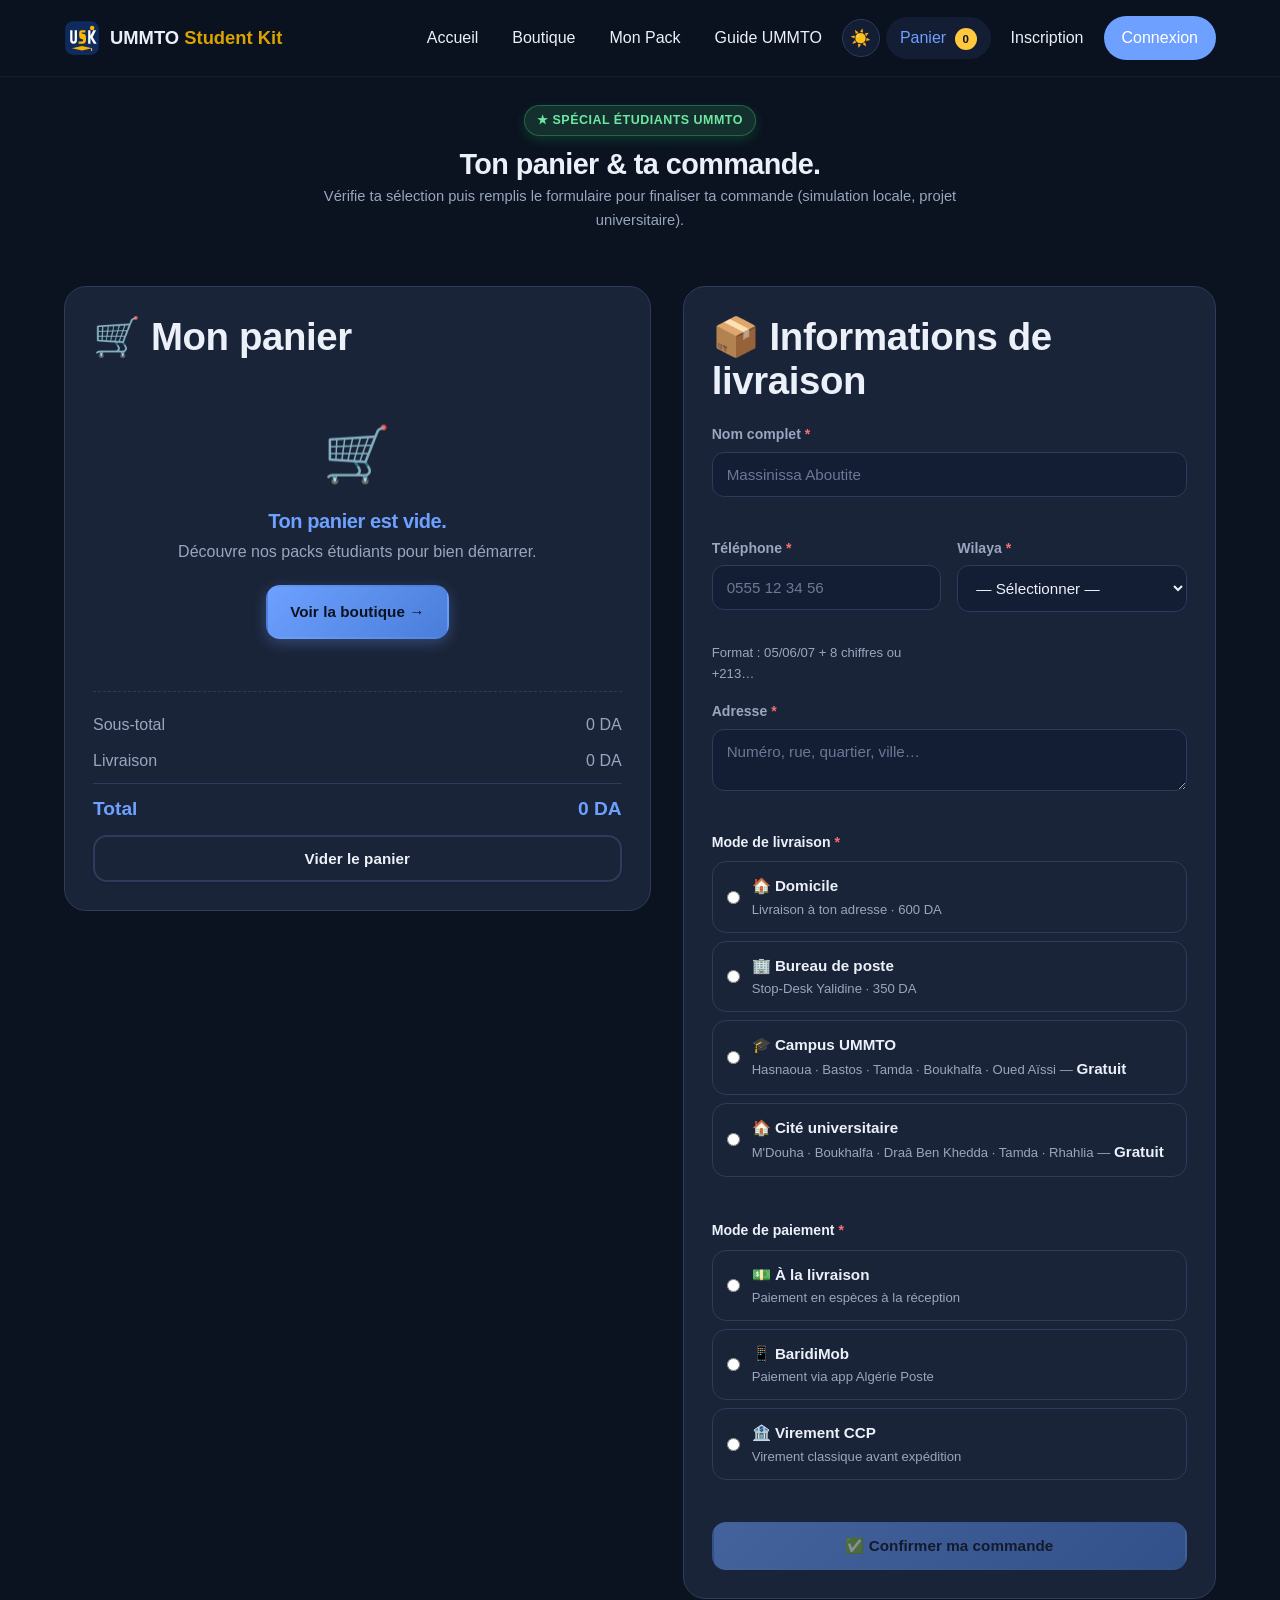
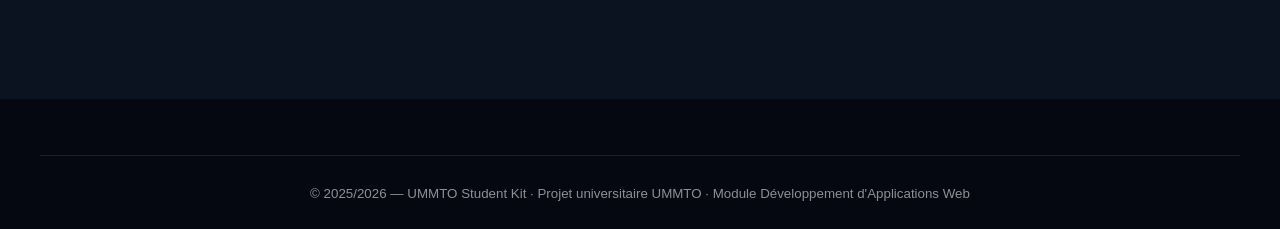
==== commit 19d111d3: "Update commande.html" ====
--- a/content/commande.html
+++ b/content/commande.html
@@ -1,5 +1,5 @@
 <!DOCTYPE html>
-<html lang="fr">
+<html lang="fr" data-theme="dark">
 <head>
     <meta charset="UTF-8">
     <meta name="viewport" content="width=device-width, initial-scale=1.0">
--- a/style/design.css
+++ b/style/design.css
@@ -2044,3 +2044,1054 @@
     }
     .products-grid { gap: 16px; }
 }
+
+
+@media (max-width: 720px) {
+
+    .hero {
+        padding: 24px 0 32px;
+    }
+    .hero-grid {
+        grid-template-columns: 1fr;
+        gap: 32px;
+    }
+    .hero-text h1 {
+        font-size: 2rem;
+        line-height: 1.15;
+        margin-bottom: 14px;
+    }
+    .hero-subtitle {
+        font-size: 0.98rem;
+        line-height: 1.55;
+    }
+    .badge-ummto {
+        font-size: 0.72rem;
+        padding: 6px 12px;
+        line-height: 1.3;
+    }
+
+    .hero-actions {
+        flex-direction: column;
+        gap: 10px;
+        width: 100%;
+    }
+    .hero-actions .btn {
+        width: 100%;
+        justify-content: center;
+    }
+
+    .hero-stats {
+        display: grid;
+        grid-template-columns: 1fr 1fr 1fr;
+        gap: 12px;
+        margin-top: 28px;
+        padding-top: 22px;
+    }
+    .hero-stats li {
+        text-align: left;
+    }
+    .hero-stats strong {
+        font-size: 1.15rem;
+        line-height: 1.15;
+        display: block;
+        margin-bottom: 2px;
+    }
+    .hero-stats span {
+        font-size: 0.72rem;
+        line-height: 1.2;
+    }
+
+    .hero-visual {
+        height: auto;
+        min-height: 0;
+        display: grid !important;
+        grid-template-columns: 1fr;
+        gap: 14px;
+        position: static;
+    }
+    .hero-card {
+        position: static;
+        width: 100%;
+        max-width: 100%;
+        transform: none;
+        padding: 18px;
+    }
+    .hero-card-1, .hero-card-2, .hero-card-3 {
+        position: static;
+        top: auto; left: auto; right: auto; bottom: auto;
+        transform: none;
+    }
+
+    .shop-filters {
+        position: static;
+    }
+    .filters-grid {
+        grid-template-columns: 1fr;
+        gap: 10px;
+        padding: 14px 0;
+    }
+    .filter-group label {
+        font-size: 0.72rem;
+    }
+    .subcat-bar {
+        padding: 10px 0;
+    }
+    .subcat-label {
+        font-size: 0.85rem;
+        display: block;
+        margin-bottom: 8px;
+    }
+    .subcat-chips {
+        gap: 6px;
+    }
+    .chip {
+        font-size: 0.78rem;
+        padding: 6px 12px;
+    }
+
+    .products-grid {
+        grid-template-columns: 1fr;
+        gap: 16px;
+        padding: 0;
+    }
+    .product-card {
+        max-width: 100%;
+    }
+    .shop-header {
+        padding: 28px 0 18px;
+    }
+    .shop-header h1 {
+        font-size: 1.7rem;
+    }
+    .shop-lead {
+        font-size: 0.92rem;
+    }
+
+    .info-section {
+        padding: 40px 0;
+    }
+    .info-section h2 {
+        font-size: 1.7rem;
+    }
+    .info-tracks {
+        gap: 12px;
+    }
+    .info-section .track {
+        padding: 18px;
+    }
+
+    .section-head h2,
+    section h2 {
+        font-size: 1.7rem;
+    }
+
+    .footer-grid {
+        gap: 28px;
+    }
+
+    .form-card {
+        padding: 22px;
+    }
+
+    .quiz-card {
+        padding: 20px;
+    }
+    .quiz-question h2 {
+        font-size: 1.3rem;
+    }
+    .quiz-options {
+        grid-template-columns: 1fr !important;
+    }
+    .quiz-option {
+        padding: 14px;
+        font-size: 0.92rem;
+    }
+    .quiz-others-grid {
+        grid-template-columns: repeat(2, 1fr);
+    }
+}
+
+@media (max-width: 420px) {
+    .hero-stats {
+        display: grid;
+        grid-template-columns: 1fr 1fr;
+    }
+    .hero-stats li:nth-child(3) {
+        grid-column: 1 / -1;
+    }
+    .quiz-others-grid {
+        grid-template-columns: 1fr;
+    }
+}
+
+
+.badge-ummto {
+    display: inline-flex;
+    align-items: center;
+    max-width: 100%;
+    white-space: normal;
+    line-height: 1.35;
+    box-sizing: border-box;
+}
+
+@media (max-width: 720px) {
+    .container {
+        padding-left: 18px;
+        padding-right: 18px;
+    }
+    .badge-ummto {
+        font-size: 0.7rem;
+        padding: 7px 14px;
+        border-radius: 999px;
+        text-align: center;
+        max-width: calc(100vw - 36px);
+        word-break: keep-all;
+    }
+}
+
+
+.shop-grid-section { padding-top: 16px; }
+.shop-header { padding: 34px 0 16px; }
+.shop-header h1 { font-size: 2rem; margin-bottom: 4px; }
+.shop-lead { font-size: 0.95rem; }
+
+.shop-filters {
+    padding: 0 0 14px;
+}
+.filters-grid {
+    padding: 12px 0 !important;
+    gap: 10px !important;
+}
+.filter-group label {
+    font-size: 0.7rem;
+    margin-bottom: 4px;
+}
+.filter-group input,
+.filter-group select {
+    padding: 9px 12px;
+    font-size: 0.92rem;
+}
+.subcat-bar {
+    padding: 6px 0 4px;
+    border-top: none;
+}
+.subcat-label {
+    font-size: 0.82rem;
+    margin-bottom: 8px;
+}
+.chip {
+    padding: 5px 12px;
+    font-size: 0.8rem;
+    border-radius: 999px;
+}
+
+.products-grid {
+    grid-template-columns: repeat(auto-fill, minmax(260px, 1fr));
+    gap: 18px;
+    padding-top: 8px;
+}
+
+@media (min-width: 1024px) {
+    .products-grid {
+        grid-template-columns: repeat(auto-fill, minmax(240px, 1fr));
+        gap: 16px;
+    }
+}
+
+@media (max-width: 720px) {
+    .shop-header { padding: 20px 0 12px; }
+    .shop-header h1 { font-size: 1.45rem; }
+    .shop-lead { font-size: 0.85rem; }
+
+    .filters-grid {
+        grid-template-columns: 1fr 1fr !important;
+        gap: 8px !important;
+        padding: 10px 0 !important;
+    }
+    .filter-group:first-child { grid-column: 1 / -1; }
+    .filter-group:last-child { grid-column: 1 / -1; }
+    .subcat-chips {
+        display: flex; flex-wrap: nowrap;
+        overflow-x: auto;
+        gap: 6px;
+        padding-bottom: 6px;
+        scrollbar-width: none;
+        -webkit-overflow-scrolling: touch;
+    }
+    .subcat-chips::-webkit-scrollbar { display: none; }
+    .chip { flex-shrink: 0; }
+}
+
+
+.btn {
+    border-radius: 14px !important;
+    letter-spacing: -0.01em;
+    transition: all 0.2s cubic-bezier(0.4, 0, 0.2, 1);
+    position: relative;
+    overflow: hidden;
+    font-weight: 600;
+    box-shadow: 0 1px 2px rgba(0,0,0,0.15);
+}
+.btn:hover {
+    transform: translateY(-2px);
+    box-shadow: 0 8px 24px rgba(0,0,0,0.25);
+}
+.btn:active {
+    transform: translateY(0);
+}
+.btn-primary {
+    box-shadow: 0 4px 14px rgba(15, 42, 92, 0.35);
+}
+.btn-primary:hover {
+    box-shadow: 0 10px 30px rgba(15, 42, 92, 0.45);
+}
+
+:root[data-theme="dark"] .btn-primary {
+    background: linear-gradient(135deg, #6EA0FF 0%, #4A7DD9 100%) !important;
+    color: #0B1220 !important;
+    box-shadow: 0 4px 14px rgba(110, 160, 255, 0.3);
+}
+:root[data-theme="dark"] .btn-primary:hover {
+    box-shadow: 0 10px 30px rgba(110, 160, 255, 0.45);
+}
+
+.product-card {
+    border-radius: 18px !important;
+    transition: all 0.3s cubic-bezier(0.4, 0, 0.2, 1);
+    cursor: pointer;
+    border: 1px solid var(--c-border);
+    overflow: hidden;
+}
+.product-card:hover {
+    transform: translateY(-4px);
+    box-shadow: 0 20px 40px rgba(0,0,0,0.2);
+    border-color: var(--c-primary);
+}
+:root[data-theme="dark"] .product-card:hover {
+    box-shadow: 0 20px 40px rgba(0,0,0,0.5);
+    border-color: var(--c-primary);
+}
+.product-thumb {
+    border-radius: 0 !important;
+    aspect-ratio: 4 / 3;
+    overflow: hidden;
+}
+.product-thumb img {
+    transition: transform 0.5s cubic-bezier(0.4, 0, 0.2, 1);
+}
+.product-card:hover .product-thumb img {
+    transform: scale(1.06);
+}
+
+.product-name {
+    font-weight: 700;
+    letter-spacing: -0.02em;
+    font-size: 1.05rem;
+    margin-top: 4px;
+}
+.product-cat {
+    font-size: 0.7rem !important;
+    letter-spacing: 0.08em !important;
+    font-weight: 700 !important;
+    text-transform: uppercase;
+    opacity: 0.7;
+}
+.product-price {
+    font-weight: 800 !important;
+    font-size: 1.25rem !important;
+    letter-spacing: -0.02em !important;
+}
+
+.product-card .badges {
+    gap: 6px;
+}
+.product-card .badge {
+    padding: 4px 10px;
+    border-radius: 999px;
+    font-size: 0.7rem;
+    font-weight: 600;
+    letter-spacing: 0.02em;
+}
+
+.chip {
+    transition: all 0.2s ease;
+    font-weight: 600;
+    letter-spacing: -0.01em;
+}
+.chip:hover {
+    transform: translateY(-1px);
+}
+
+input, select, textarea {
+    border-radius: 12px !important;
+    transition: all 0.2s ease;
+}
+input:focus, select:focus, textarea:focus {
+    outline: none;
+    border-color: var(--c-primary) !important;
+    box-shadow: 0 0 0 3px rgba(110, 160, 255, 0.15);
+}
+
+.hero h1 {
+    letter-spacing: -0.03em;
+    line-height: 1.05;
+}
+.hero-subtitle {
+    letter-spacing: -0.01em;
+}
+
+.site-header {
+    border-bottom: 1px solid transparent;
+    backdrop-filter: blur(20px);
+    -webkit-backdrop-filter: blur(20px);
+}
+:root[data-theme="dark"] .site-header {
+    border-bottom: 1px solid rgba(255,255,255,0.06);
+}
+
+.cart-badge {
+    border-radius: 999px;
+    font-weight: 700;
+    font-size: 0.72rem;
+    min-width: 22px;
+    height: 22px;
+    padding: 0 7px;
+    display: inline-flex;
+    align-items: center;
+    justify-content: center;
+}
+
+@keyframes fade-in-up {
+    from { opacity: 0; transform: translateY(20px); }
+    to { opacity: 1; transform: translateY(0); }
+}
+.product-card {
+    animation: fade-in-up 0.4s cubic-bezier(0.4, 0, 0.2, 1) backwards;
+}
+.product-card:nth-child(1) { animation-delay: 0.05s; }
+.product-card:nth-child(2) { animation-delay: 0.1s; }
+.product-card:nth-child(3) { animation-delay: 0.15s; }
+.product-card:nth-child(4) { animation-delay: 0.2s; }
+.product-card:nth-child(n+5) { animation-delay: 0.25s; }
+
+
+.product-modal-overlay {
+    position: fixed;
+    inset: 0;
+    background: rgba(0, 0, 0, 0.7);
+    backdrop-filter: blur(12px);
+    -webkit-backdrop-filter: blur(12px);
+    z-index: 1000;
+    display: flex;
+    align-items: center;
+    justify-content: center;
+    padding: 20px;
+    opacity: 0;
+    visibility: hidden;
+    transition: opacity 0.25s ease, visibility 0.25s ease;
+}
+.product-modal-overlay.open {
+    opacity: 1;
+    visibility: visible;
+}
+.product-modal {
+    background: var(--c-card);
+    color: var(--c-text);
+    border-radius: 22px;
+    max-width: 720px;
+    width: 100%;
+    max-height: 92vh;
+    overflow-y: auto;
+    position: relative;
+    box-shadow: 0 30px 80px rgba(0,0,0,0.5);
+    transform: translateY(20px) scale(0.98);
+    transition: transform 0.3s cubic-bezier(0.4, 0, 0.2, 1);
+    border: 1px solid var(--c-border);
+}
+.product-modal-overlay.open .product-modal {
+    transform: translateY(0) scale(1);
+}
+.modal-close {
+    position: absolute;
+    top: 16px; right: 16px;
+    width: 40px; height: 40px;
+    border-radius: 50%;
+    background: rgba(0,0,0,0.4);
+    color: #fff;
+    font-size: 1.6rem;
+    line-height: 1;
+    display: inline-flex;
+    align-items: center;
+    justify-content: center;
+    cursor: pointer;
+    z-index: 2;
+    transition: all 0.2s;
+    border: none;
+}
+.modal-close:hover {
+    background: rgba(0,0,0,0.6);
+    transform: rotate(90deg);
+}
+.modal-thumb {
+    height: 260px;
+    background: linear-gradient(135deg, #1F2A47 0%, #131D33 100%);
+    position: relative;
+    overflow: hidden;
+    display: flex; align-items: center; justify-content: center;
+    border-radius: 22px 22px 0 0;
+}
+.modal-thumb img {
+    position: absolute; inset: 0;
+    width: 100%; height: 100%;
+    object-fit: cover;
+}
+.modal-emoji {
+    font-size: 5rem;
+    z-index: 0;
+}
+.modal-body {
+    padding: 28px 32px 32px;
+}
+.modal-cat {
+    font-size: 0.72rem;
+    letter-spacing: 0.1em;
+    text-transform: uppercase;
+    color: var(--c-accent);
+    font-weight: 700;
+}
+.modal-body h2 {
+    font-family: var(--font-display);
+    font-size: 1.8rem;
+    letter-spacing: -0.02em;
+    margin: 8px 0 14px;
+    line-height: 1.15;
+}
+.modal-desc {
+    color: var(--c-text-muted);
+    font-size: 1rem;
+    line-height: 1.55;
+    margin-bottom: 20px;
+}
+.modal-meta {
+    display: flex;
+    gap: 20px;
+    margin-bottom: 22px;
+    padding: 14px 18px;
+    background: var(--c-surface);
+    border-radius: 14px;
+    border: 1px solid var(--c-border);
+    flex-wrap: wrap;
+}
+.modal-meta span {
+    display: flex;
+    flex-direction: column;
+    gap: 2px;
+    font-size: 0.92rem;
+}
+.modal-meta strong {
+    font-size: 0.7rem;
+    letter-spacing: 0.08em;
+    text-transform: uppercase;
+    color: var(--c-text-muted);
+    font-weight: 700;
+}
+.modal-section {
+    margin-bottom: 22px;
+}
+.modal-section > strong {
+    display: block;
+    font-size: 0.78rem;
+    letter-spacing: 0.08em;
+    text-transform: uppercase;
+    color: var(--c-text-muted);
+    margin-bottom: 10px;
+    font-weight: 700;
+}
+.modal-list {
+    list-style: none;
+    padding: 0;
+    margin: 0;
+    display: grid;
+    grid-template-columns: 1fr 1fr;
+    gap: 8px;
+}
+.modal-list li {
+    position: relative;
+    padding-left: 20px;
+    font-size: 0.92rem;
+    line-height: 1.45;
+    color: var(--c-text);
+}
+.modal-list li::before {
+    content: '✓';
+    position: absolute;
+    left: 0;
+    top: 0;
+    color: var(--c-success, #4ADE80);
+    font-weight: 700;
+}
+.modal-tags {
+    display: flex;
+    flex-wrap: wrap;
+    gap: 6px;
+}
+.modal-tags span {
+    padding: 4px 12px;
+    background: var(--c-surface);
+    border: 1px solid var(--c-border);
+    border-radius: 999px;
+    font-size: 0.82rem;
+    color: var(--c-text-muted);
+}
+.modal-footer {
+    display: flex;
+    align-items: center;
+    justify-content: space-between;
+    gap: 16px;
+    padding-top: 20px;
+    border-top: 1px solid var(--c-border);
+    flex-wrap: wrap;
+}
+.modal-price {
+    font-family: var(--font-display);
+    font-size: 1.8rem;
+    font-weight: 800;
+    letter-spacing: -0.02em;
+    color: var(--c-accent);
+}
+.modal-add {
+    padding: 12px 24px !important;
+    font-size: 0.95rem !important;
+}
+
+@media (max-width: 720px) {
+    .product-modal-overlay { padding: 0; align-items: flex-end; }
+    .product-modal {
+        border-radius: 22px 22px 0 0;
+        max-height: 92vh;
+    }
+    .modal-thumb { height: 200px; border-radius: 22px 22px 0 0; }
+    .modal-emoji { font-size: 4rem; }
+    .modal-body { padding: 22px 20px 24px; }
+    .modal-body h2 { font-size: 1.4rem; }
+    .modal-list { grid-template-columns: 1fr; }
+    .modal-footer { flex-direction: column; align-items: stretch; }
+    .modal-add { width: 100%; }
+}
+
+.shop-header-compact {
+    padding: 24px 0 10px !important;
+    text-align: left;
+}
+.shop-header-compact h1 {
+    font-size: 1.9rem;
+    margin: 0;
+    display: flex;
+    align-items: baseline;
+    gap: 12px;
+    flex-wrap: wrap;
+}
+.shop-header-count {
+    font-size: 0.85rem;
+    font-weight: 500;
+    color: var(--c-text-muted);
+    letter-spacing: 0.02em;
+}
+
+.filters-grid-compact {
+    grid-template-columns: minmax(200px, 1.4fr) repeat(3, minmax(140px, 1fr)) auto !important;
+    gap: 10px !important;
+    padding: 12px 0 !important;
+    align-items: center !important;
+}
+.filters-grid-compact .filter-group label {
+    display: none;
+}
+.filters-grid-compact input,
+.filters-grid-compact select {
+    padding: 9px 12px;
+    font-size: 0.92rem;
+    border-radius: 10px;
+    height: 40px;
+}
+.filters-grid-compact .btn-small {
+    padding: 9px 18px;
+    font-size: 0.88rem;
+    height: 40px;
+}
+
+.subcat-bar-compact {
+    padding: 8px 0 14px !important;
+    border-top: 1px solid var(--c-border);
+    margin-top: 4px;
+}
+.subcat-bar-compact .subcat-chips {
+    gap: 6px;
+    flex-wrap: wrap;
+}
+.subcat-bar-compact .chip {
+    padding: 6px 14px;
+    font-size: 0.83rem;
+    border-radius: 999px;
+    font-weight: 500;
+    letter-spacing: 0.01em;
+    transition: all 0.18s ease;
+}
+
+@media (max-width: 980px) {
+    .filters-grid-compact {
+        grid-template-columns: 1fr 1fr !important;
+    }
+    .filters-grid-compact .filter-search {
+        grid-column: 1 / -1;
+    }
+}
+@media (max-width: 640px) {
+    .filters-grid-compact {
+        grid-template-columns: 1fr !important;
+    }
+}
+
+.btn {
+    border-radius: 12px;
+    font-weight: 600;
+    letter-spacing: 0.005em;
+    transition: transform 0.15s ease, box-shadow 0.2s ease, background 0.2s ease;
+}
+.btn:hover {
+    transform: translateY(-1px);
+}
+.btn:active {
+    transform: translateY(0);
+}
+.btn-primary {
+    box-shadow: 0 4px 14px -4px rgba(110, 160, 255, 0.4);
+}
+.btn-primary:hover {
+    box-shadow: 0 8px 24px -6px rgba(110, 160, 255, 0.55);
+}
+
+.product-card {
+    border-radius: 16px;
+    border: 1px solid var(--c-border);
+    transition: transform 0.22s ease, box-shadow 0.22s ease, border-color 0.2s;
+    cursor: pointer;
+}
+.product-card:hover {
+    transform: translateY(-4px);
+    border-color: var(--c-primary);
+    box-shadow: 0 16px 32px -16px rgba(0, 0, 0, 0.4);
+}
+.product-thumb {
+    border-radius: 16px 16px 0 0;
+    overflow: hidden;
+}
+
+input[type="search"],
+input[type="text"],
+input[type="email"],
+input[type="password"],
+input[type="tel"],
+select,
+textarea {
+    border-radius: 10px;
+    transition: border-color 0.18s ease, box-shadow 0.18s ease;
+}
+input[type="search"]:focus,
+input[type="text"]:focus,
+input[type="email"]:focus,
+input[type="password"]:focus,
+input[type="tel"]:focus,
+select:focus,
+textarea:focus {
+    outline: none;
+    border-color: var(--c-primary);
+    box-shadow: 0 0 0 3px rgba(110, 160, 255, 0.15);
+}
+
+.chip {
+    transition: all 0.18s ease;
+    font-weight: 500;
+}
+.chip:hover {
+    transform: translateY(-1px);
+}
+.chip-active {
+    box-shadow: 0 4px 12px -4px rgba(110, 160, 255, 0.5);
+}
+
+.hero h1 {
+    letter-spacing: -0.015em;
+}
+section h2 {
+    letter-spacing: -0.01em;
+    font-weight: 700;
+}
+
+.site-header {
+    backdrop-filter: blur(12px);
+    -webkit-backdrop-filter: blur(12px);
+}
+
+.product-modal-overlay {
+    backdrop-filter: blur(8px);
+    -webkit-backdrop-filter: blur(8px);
+    background: rgba(0, 0, 0, 0.55);
+}
+.product-modal {
+    border-radius: 20px;
+    border: 1px solid var(--c-border);
+}
+
+@media (max-width: 720px) {
+    .badge-ummto {
+        font-size: 0.68rem !important;
+        padding: 5px 10px !important;
+        line-height: 1.25 !important;
+        letter-spacing: 0.02em !important;
+        max-width: 100%;
+        text-align: center;
+        display: inline-block;
+        white-space: normal !important;
+    }
+    .hero {
+        padding: 20px 16px 30px;
+    }
+    .hero-text h1 {
+        font-size: 1.85rem !important;
+        line-height: 1.1 !important;
+    }
+    .hero-subtitle {
+        font-size: 0.94rem !important;
+        line-height: 1.5 !important;
+    }
+    .container {
+        padding: 0 16px;
+    }
+    .btn {
+        border-radius: 10px;
+    }
+    .shop-header-compact h1 {
+        font-size: 1.5rem;
+    }
+    .product-card {
+        border-radius: 14px;
+    }
+    .filters-grid-compact input,
+    .filters-grid-compact select {
+        height: 44px;
+        font-size: 0.95rem;
+    }
+}
+@media (max-width: 380px) {
+    .badge-ummto {
+        font-size: 0.65rem !important;
+        padding: 4px 8px !important;
+    }
+    .hero-text h1 {
+        font-size: 1.6rem !important;
+    }
+}
+
+.product-modal {
+    background: var(--c-card);
+    color: var(--c-text);
+}
+.product-modal .modal-body h2,
+.product-modal .modal-body strong {
+    color: var(--c-text);
+}
+.product-modal .modal-desc,
+.product-modal .modal-cat,
+.product-modal .modal-meta span,
+.product-modal .modal-list li,
+.product-modal .modal-tags span {
+    color: var(--c-text-muted);
+}
+
+
+@media (max-width: 720px) {
+    .hero-visual { display: none !important; }
+
+    .hero-grid { grid-template-columns: 1fr; gap: 24px; }
+
+    .hero { padding: 20px 0 28px; }
+
+    .hero-text h1 {
+        font-size: 2.1rem;
+        line-height: 1.1;
+        letter-spacing: -0.02em;
+    }
+
+    .badge-ummto {
+        background: linear-gradient(135deg, var(--c-primary) 0%, var(--c-primary-dark) 100%) !important;
+        color: #fff !important;
+        font-size: 0.7rem;
+        padding: 7px 14px;
+        line-height: 1.3;
+        border-radius: 999px;
+        box-shadow: 0 4px 14px rgba(110, 160, 255, .25);
+    }
+}
+
+.shop-filters {
+    padding: 0 0 12px !important;
+}
+.filters-grid {
+    padding: 14px 0 !important;
+    gap: 10px !important;
+}
+.shop-header {
+    padding: 28px 0 14px !important;
+}
+.shop-header h1 {
+    font-size: 1.8rem !important;
+}
+.shop-lead {
+    font-size: 0.92rem;
+    margin-bottom: 8px;
+}
+.subcat-bar {
+    padding: 8px 0 !important;
+}
+.results-count {
+    margin: 10px 0 8px !important;
+    font-size: 0.85rem;
+    opacity: 0.75;
+}
+.products-grid {
+    grid-template-columns: repeat(auto-fill, minmax(260px, 1fr)) !important;
+    gap: 16px !important;
+    margin-top: 8px;
+}
+
+@media (max-width: 720px) {
+    .hero-visual { display: none !important; }
+
+    .hero-grid {
+        grid-template-columns: 1fr !important;
+        gap: 24px !important;
+    }
+    .hero {
+        padding: 20px 0 32px !important;
+    }
+    .hero-text h1 {
+        font-size: 2rem !important;
+        line-height: 1.15 !important;
+    }
+    .hero-subtitle {
+        font-size: 0.95rem !important;
+    }
+    .badge-ummto {
+        font-size: 0.7rem !important;
+        padding: 6px 12px !important;
+        line-height: 1.3 !important;
+    }
+    .hero-actions {
+        flex-direction: column !important;
+        gap: 10px !important;
+        width: 100% !important;
+    }
+    .hero-actions .btn {
+        width: 100% !important;
+        justify-content: center !important;
+    }
+    .hero-stats {
+        display: grid !important;
+        grid-template-columns: 1fr 1fr 1fr !important;
+        gap: 12px !important;
+        margin-top: 24px !important;
+    }
+    .hero-stats li { text-align: left !important; }
+    .hero-stats strong {
+        font-size: 1.15rem !important;
+        display: block !important;
+    }
+    .hero-stats span {
+        font-size: 0.7rem !important;
+    }
+
+    .shop-filters {
+        position: static !important;
+    }
+    .filters-grid {
+        grid-template-columns: 1fr 1fr !important;
+        gap: 8px !important;
+    }
+    .filter-group:first-child {
+        grid-column: 1 / -1 !important;
+    }
+    .shop-filters .btn-ghost {
+        grid-column: 1 / -1 !important;
+        width: 100% !important;
+    }
+    .filter-group label {
+        font-size: 0.7rem !important;
+    }
+    .filter-group input,
+    .filter-group select {
+        font-size: 0.92rem !important;
+        height: 40px !important;
+    }
+    .subcat-bar {
+        margin: 0 -14px;
+        padding: 8px 14px !important;
+    }
+    .subcat-label {
+        display: block !important;
+        margin: 0 0 6px 0 !important;
+        font-size: 0.82rem !important;
+    }
+    .subcat-chips {
+        flex-wrap: nowrap !important;
+        overflow-x: auto !important;
+        scrollbar-width: none;
+        padding-bottom: 4px;
+        -webkit-overflow-scrolling: touch;
+        gap: 6px !important;
+    }
+    .subcat-chips::-webkit-scrollbar { display: none; }
+    .chip {
+        white-space: nowrap !important;
+        flex-shrink: 0 !important;
+        font-size: 0.8rem !important;
+        padding: 6px 12px !important;
+    }
+
+    .shop-header {
+        padding: 24px 0 12px !important;
+    }
+    .shop-header h1 {
+        font-size: 1.6rem !important;
+    }
+
+    .products-grid {
+        grid-template-columns: 1fr !important;
+        gap: 14px !important;
+    }
+
+    .quiz-options {
+        grid-template-columns: 1fr !important;
+    }
+    .quiz-options.cols-2 {
+        grid-template-columns: 1fr !important;
+    }
+
+    .form-card { padding: 22px !important; }
+    .quiz-card { padding: 20px !important; }
+
+    .product-modal {
+        max-width: 92vw !important;
+        max-height: 90vh !important;
+        overflow-y: auto !important;
+    }
+}
+
+@media (max-width: 420px) {
+    .hero-stats {
+        grid-template-columns: 1fr 1fr !important;
+    }
+    .hero-stats li:nth-child(3) {
+        grid-column: 1 / -1 !important;
+    }
+}
